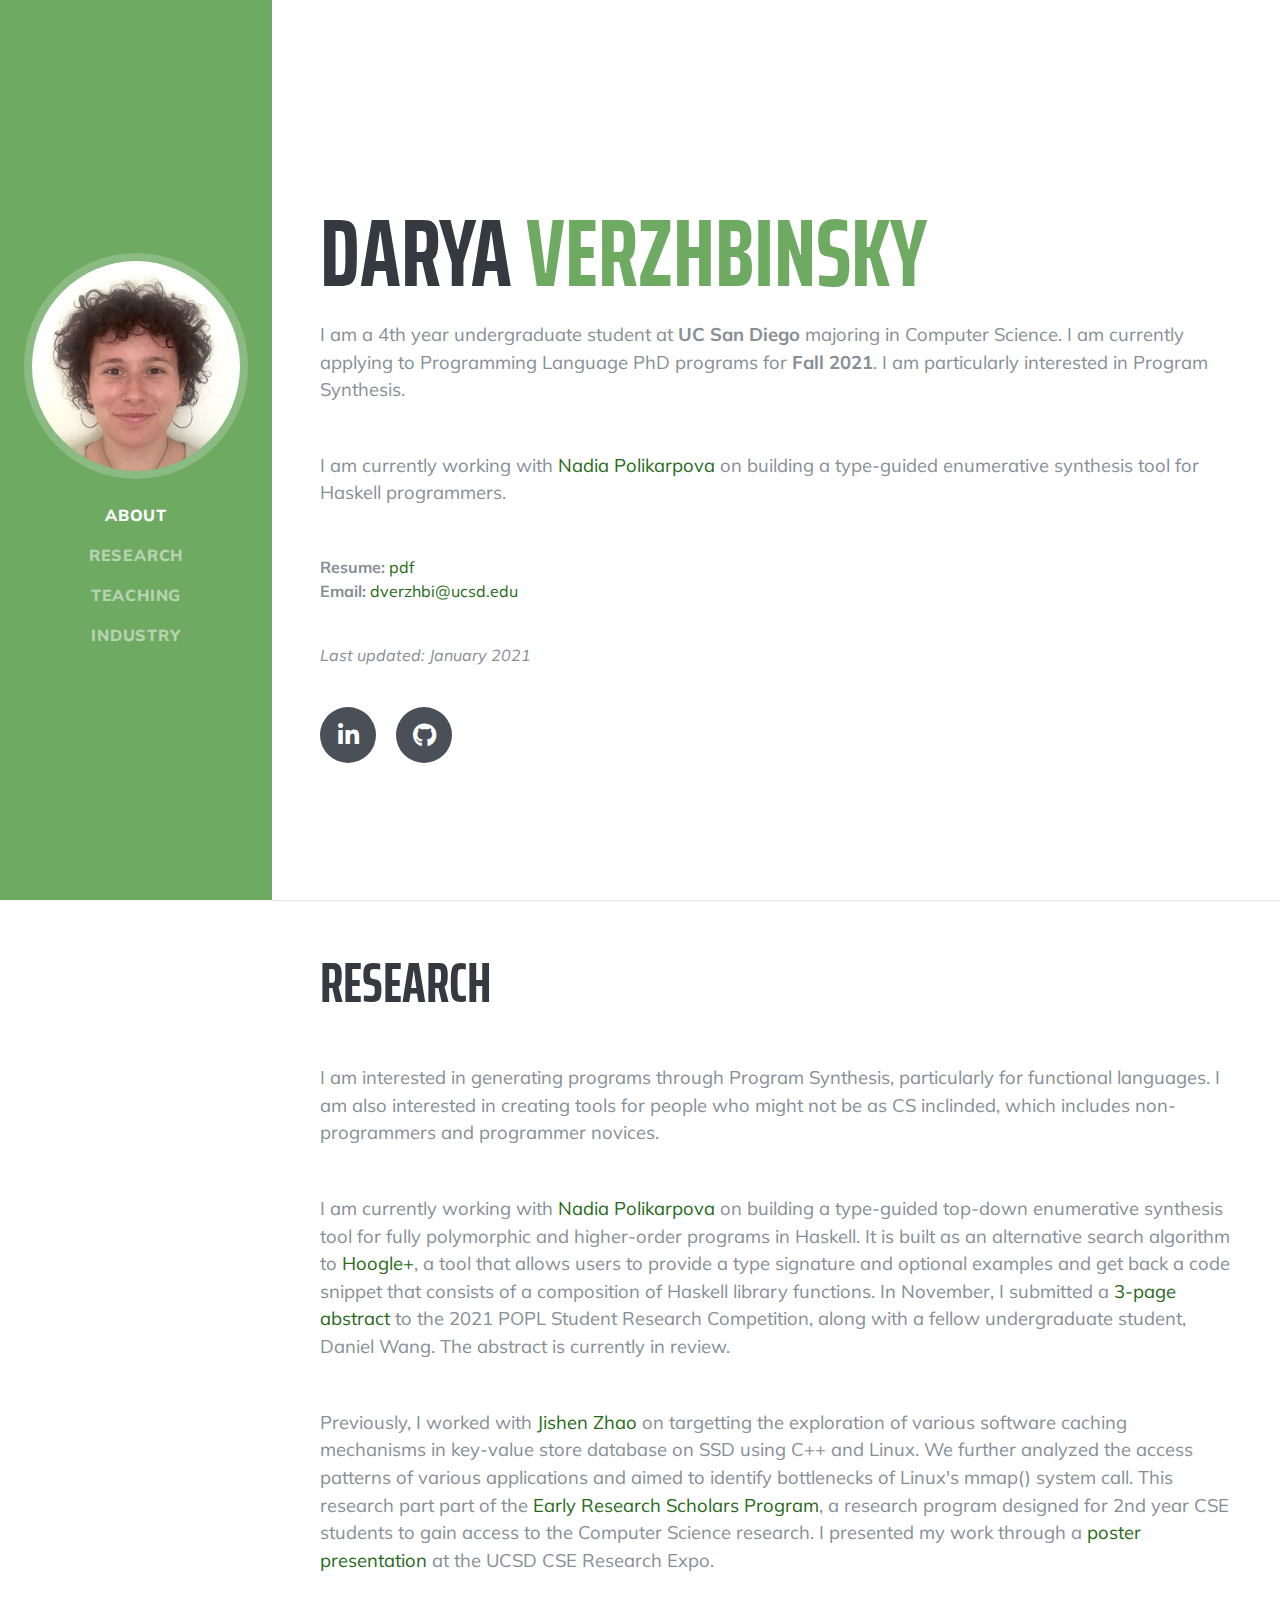
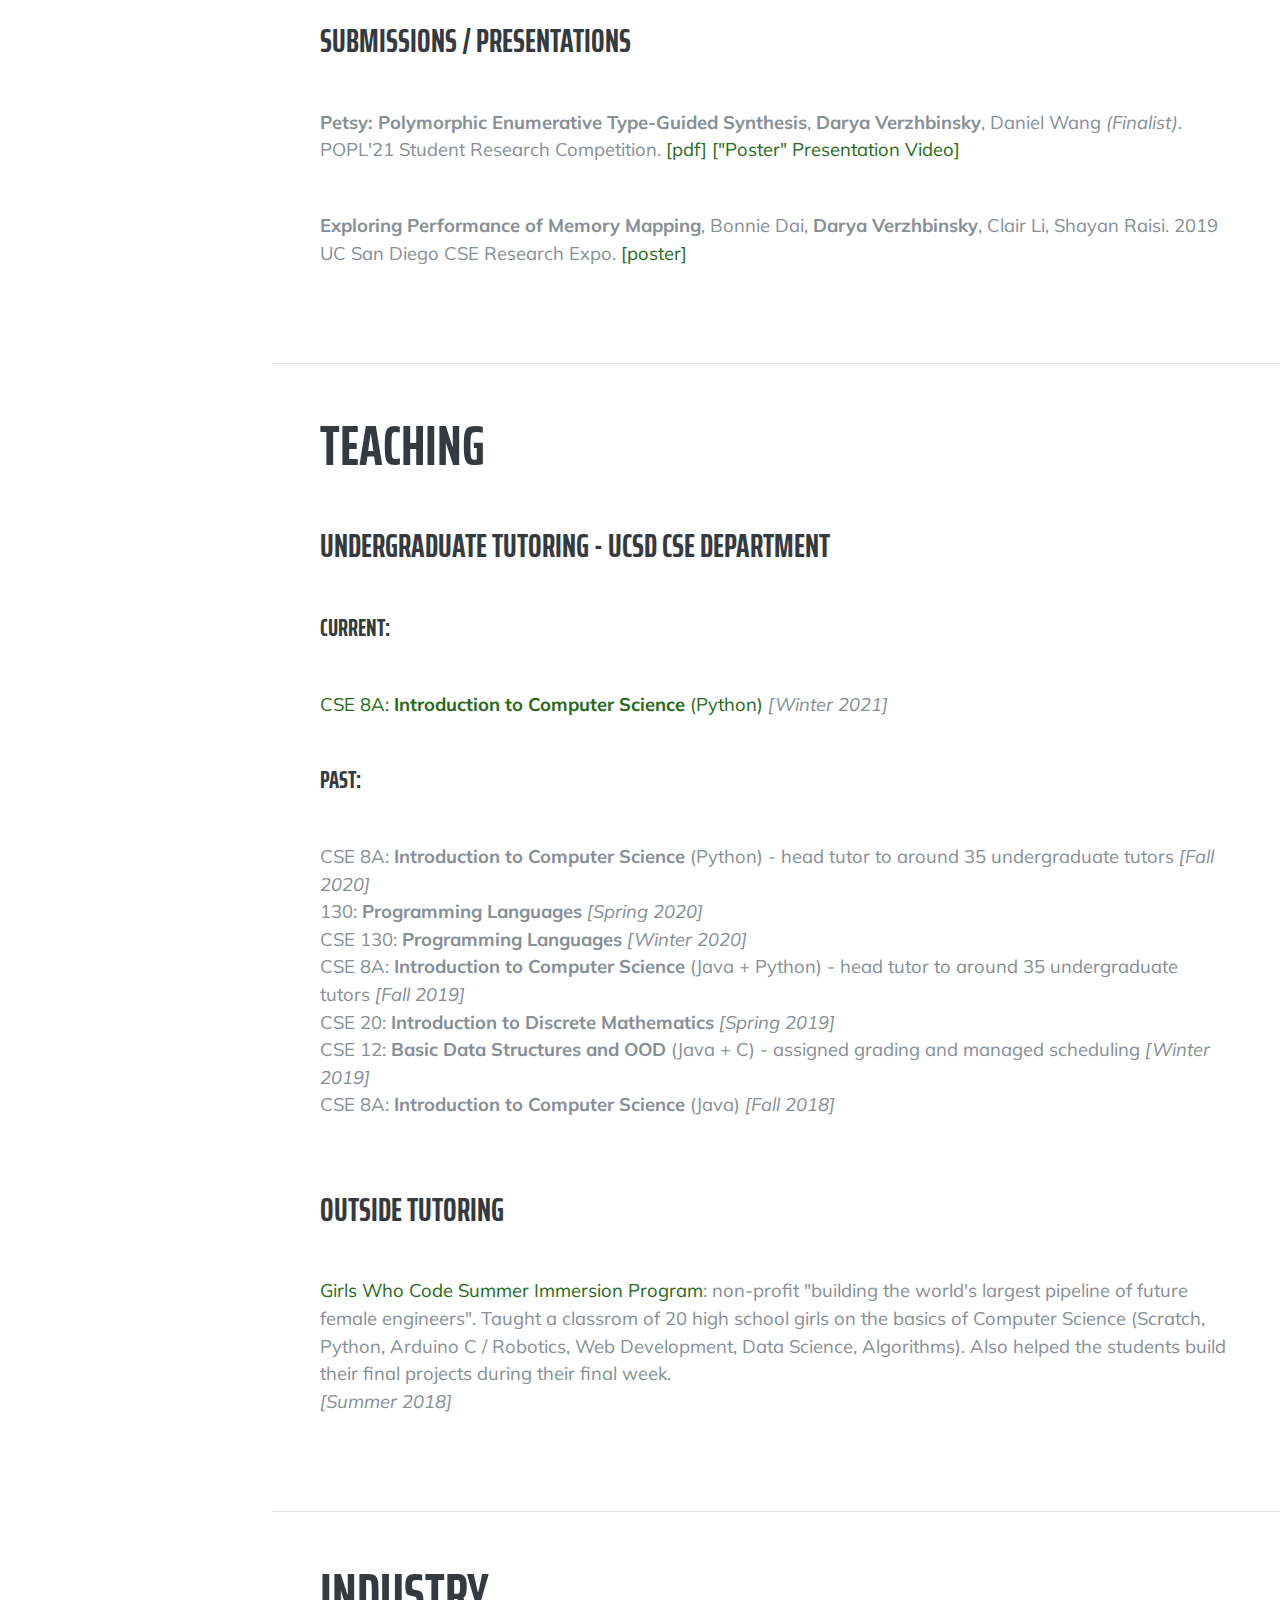
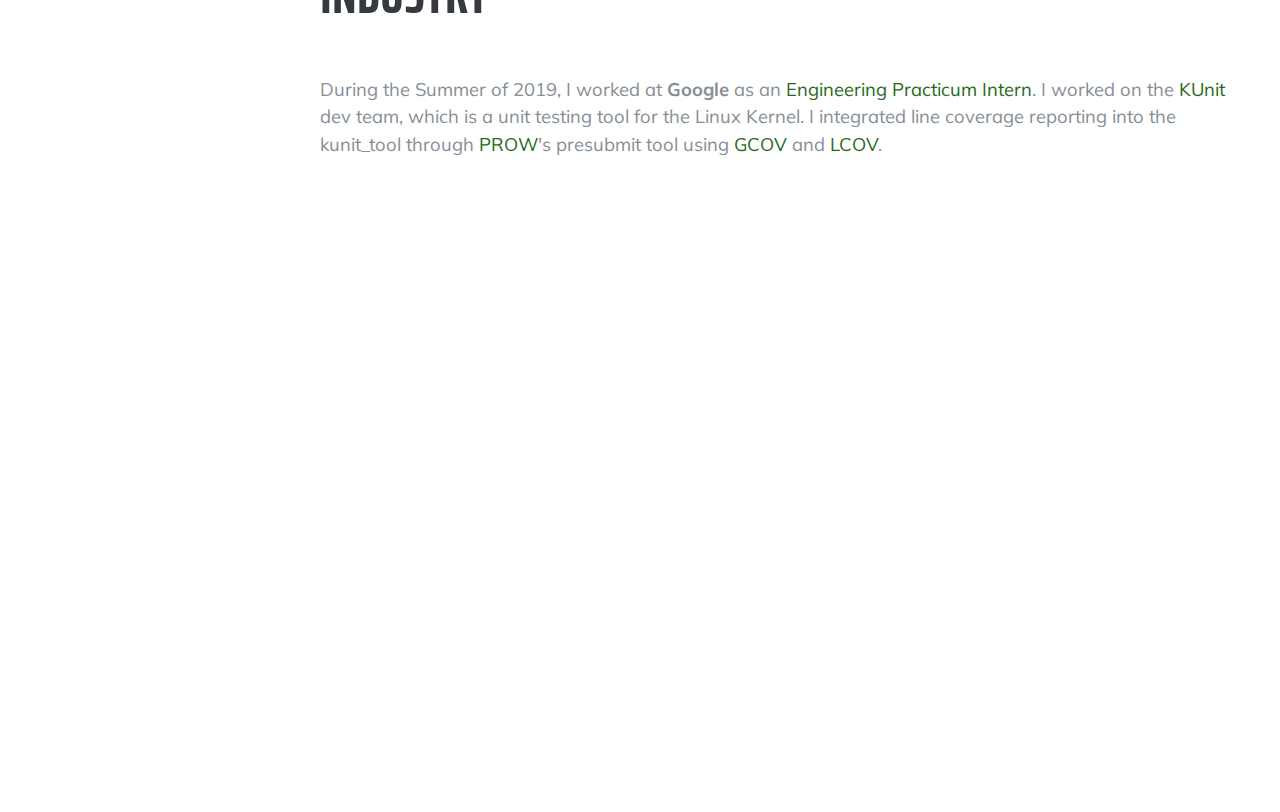
==== index.html @ 7f91b476 "removed bold" ====
<!DOCTYPE html>
<html lang="en">

<head>

  <meta charset="utf-8">
  <meta name="viewport" content="width=device-width, initial-scale=1, shrink-to-fit=no">
  <meta name="description" content="">
  <meta name="author" content="">

  <title>Darya Verzhbinsky</title>

  <!-- Bootstrap core CSS -->
  <link href="vendor/bootstrap/css/bootstrap.min.css" rel="stylesheet">

  <!-- Custom fonts for this template -->
  <link href="https://fonts.googleapis.com/css?family=Saira+Extra+Condensed:500,700" rel="stylesheet">
  <link href="https://fonts.googleapis.com/css?family=Muli:400,400i,800,800i" rel="stylesheet">
  <link href="vendor/fontawesome-free/css/all.min.css" rel="stylesheet">

  <!-- Custom styles for this template -->
  <link href="css/resume.css" rel="stylesheet">

</head>

<body id="page-top">

  <nav class="navbar navbar-expand-lg navbar-dark bg-primary fixed-top" id="sideNav">
    <a class="navbar-brand js-scroll-trigger" href="#page-top">
      <span class="d-block d-lg-none">Darya Verzhbinsky</span>
      <span class="d-none d-lg-block">
        <img class="img-fluid img-profile rounded-circle mx-auto mb-2" src="./img/profile.png"  alt="Darya's face">
      </span>
    </a> 
    <button class="navbar-toggler" type="button" data-toggle="collapse" data-target="#navbarSupportedContent" aria-controls="navbarSupportedContent" aria-expanded="false" aria-label="Toggle navigation">
      <span class="navbar-toggler-icon"></span>
    </button>
    <div class="collapse navbar-collapse" id="navbarSupportedContent">
      <ul class="navbar-nav">
        <li class="nav-item">
          <a class="nav-link js-scroll-trigger" href="#about">About</a>
        </li>

        <li class="nav-item">
          <a class="nav-link js-scroll-trigger" href="#research">Research</a>
        </li>

        <li class="nav-item">
          <a class="nav-link js-scroll-trigger" href="#teaching">Teaching</a>
        </li>

        <li class="nav-item">
          <a class="nav-link js-scroll-trigger" href="#industry">Industry</a>
        </li>

        <!-- TODO add this in when you have more guts lol -->
        <!-- <li class="nav-item">
          <a class="nav-link js-scroll-trigger" href="#fun">Fun</a>
        </li> -->

      </ul>
    </div>
  </nav>

  <div class="container-fluid p-0">

    <section class="resume-section p-3 p-lg-5 d-flex align-items-center" id="about">
      
      <div class="w-100">
        <br>
        <br>
        <br>
        <h1 class="mb-0">Darya
          <span class="text-primary">Verzhbinsky</span>
        </h1>
        <br>
        <p class="lead mb-5">
          I am a 4th year undergraduate student at <b>UC San Diego</b> majoring in Computer Science.
          I am currently applying to Programming Language PhD programs for <b>Fall 2021</b>. I am
          particularly interested in Program Synthesis.
        </p>

        <p class="lead mb-5">
          I am currently working with <a href="https://cseweb.ucsd.edu/~npolikarpova/" target="_blank">Nadia Polikarpova</a>
          on building a type-guided enumerative synthesis tool for Haskell programmers.
        </p>

        <p>
          <b>Resume:</b> <a href="./files/resume.pdf" target="_blank">pdf</a>
          <br>
          <b>Email:</b> <a href="mailto:dverzhbi@ucsd.edu">dverzhbi@ucsd.edu</a>

        </p>

        <br>
        <p><i>Last updated: January 2021</i></p>
        <br>
        <div class="social-icons">
          <a href="https://www.linkedin.com/in/darya-ver/" target="_blank">
            <i class="fab fa-linkedin-in"></i>
          </a>
          <a href="https://github.com/darya-ver" target="_blank">
            <i class="fab fa-github"></i>
          </a>

        </div>
      </div>
    </section>

    <!---------------------------------
          RESEARCH
      --------------------------------->

    <hr class="m-0">

    <section class="resume-section p-3 p-lg-5 d-flex justify-content-center" id="research">
      <div class="w-100">
        <h2 class="mb-5">Research</h2>
        
        <p class="lead mb-5">
          I am interested in generating programs through Program Synthesis, particularly for functional languages.
          I am also interested in creating tools for 
          people who might not be as CS inclinded, which includes non-programmers and programmer novices.
        </p>

        <p class="lead mb-5">
          I am currently working with <a href="https://cseweb.ucsd.edu/~npolikarpova/" target="_blank">Nadia Polikarpova</a>
          on building a type-guided top-down enumerative synthesis tool for fully polymorphic and higher-order programs in Haskell. 
          It is built as an alternative search algorithm to <a href="http://hoogleplus.goto.ucsd.edu/" target="_blank">Hoogle+</a>, 
          a tool that allows users to provide a type signature and optional examples and get back a code snippet that consists of a 
          composition of Haskell library functions.
          In November, I submitted a <a href="./files/POPL_SRC2021.pdf" target="_blank">3-page abstract</a>
          to the 2021 POPL Student Research Competition, along with a fellow undergraduate student, Daniel Wang.
          The abstract is currently in review.
        </p>

        <p class="lead mb-5">
          Previously, I worked with <a href="https://cseweb.ucsd.edu/~jzhao/" target="_blank">Jishen Zhao</a> on 
          targetting the exploration of various software caching mechanisms in key-value store database on SSD using C++ and Linux.
          We further analyzed the access patterns of various applications and aimed to identify bottlenecks of Linux's mmap() system call.
          This research part part of the <a href="https://ersp.eng.ucsd.edu/home" target="_blank">Early Research Scholars Program</a>, a 
          research program designed for 2nd year CSE students to gain access to the Computer Science research. I presented my 
          work through a <a href="./files/zhao_group.pdf" target="_blank">poster presentation</a> at the UCSD CSE Research Expo.
        </p>

        <h3 class="mb-5">Submissions / Presentations</h3>
        <p class="lead mb-5">
          <b>Petsy: Polymorphic Enumerative Type-Guided Synthesis</b>, <b>Darya Verzhbinsky</b>, Daniel Wang <i>(Finalist)</i>. POPL'21 Student Research Competition. 
          <a href="./files/POPL_SRC2021.pdf" target="_blank">[pdf]</a>
          <a href="./files/POPL21_SRC_posterVideo.mp4" target="_blank">["Poster" Presentation Video]</a>
          <!-- [<a href="./files/" target="_blank">Final Presentation Slides</a>] -->
        </p>

        <p class="lead mb-5">
          <b>Exploring Performance of Memory Mapping</b>, Bonnie Dai, <b>Darya Verzhbinsky</b>, Clair Li, Shayan Raisi. 2019 UC San Diego CSE Research Expo. 
          <a href="./files/zhao_group.pdf" target="_blank">[poster]</a>
        </p>

      </div>

    </section>









    <!---------------------------------
          TEACHING
      --------------------------------->

    <hr class="m-0">

    <section class="resume-section p-3 p-lg-5 d-flex align-items-center" id="teaching">
      <div class="w-100">
        <h2 class="mb-5">Teaching</h2>
        
        <h3 class="mb-5">Undergraduate Tutoring - UCSD CSE Department</h3>
        
        <h4 class="mb-5">Current:</h4>
          
        <p class="lead mb-5">
          <a href="https://ucsd-cse8a-w21.github.io/" target="_blank">
            CSE 8A: <b>Introduction to Computer Science</b> (Python)
          </a> 
          <i>[Winter 2021]</i> 
        </p>

        <h4 class="mb-5">Past:</h4>
        
        <p class="lead mb-5">
          CSE 8A: <b>Introduction to Computer Science</b> (Python) - head tutor to around 35 undergraduate tutors <i>[Fall 2020]</i>
          <br>130: <b>Programming Languages</b> <i>[Spring 2020]</i>
          <br>CSE 130: <b>Programming Languages</b> <i>[Winter 2020]</i>
          <br>CSE 8A: <b>Introduction to Computer Science</b> (Java + Python) - head tutor to around 35 undergraduate tutors <i>[Fall 2019]</i> 
          <br>CSE 20: <b>Introduction to Discrete Mathematics</b> <i>[Spring 2019]</i> 
          <br>CSE 12: <b>Basic Data Structures and OOD</b> (Java + C) - assigned grading and managed scheduling <i>[Winter 2019]</i> 
          <br>CSE 8A: <b>Introduction to Computer Science</b> (Java) <i>[Fall 2018]</i> 

        </p>
        
        <br>
        <h3 class="mb-5">Outside Tutoring</h3>

        <p class="lead mb-5">
          <a href="https://girlswhocode.com/" target="_blank">Girls Who Code</a> 
          <a href="https://girlswhocode.com/programs/summer-immersion-program" target="_blank">Summer Immersion Program</a>:
          non-profit "building the world's largest pipeline of future female engineers". Taught a classrom of 
          20 high school girls on the basics of Computer Science (Scratch, Python, Arduino C / Robotics, Web Development,
          Data Science, Algorithms). Also helped the students build their final projects during their final week. 
          <br><i>[Summer 2018]</i> 
        <p class="head mb-5">

      </div>
    </section>








      <!---------------------------------
            INDUSTRY
        --------------------------------->


    <hr class="m-0">

    <section class="resume-section p-3 p-lg-5 d-flex justify-content-center" id="industry">
      <div class="w-100">
        <h2 class="mb-5">Industry</h2>
        
        <!-- <p><b>Past:</b></p> -->
        
        <!-- <ul>
          <li> -->
            <p class="lead mb-5">
            During the Summer of 2019, I worked at <b>Google</b> as an 
            <a href="https://buildyourfuture.withgoogle.com/programs/step/" target="_blank">Engineering Practicum Intern</a>. 
            I worked on the <a href="https://kunit.dev/third_party/kernel/docs/" target="_blank">KUnit</a> dev team, 
            which is a unit testing tool for the Linux Kernel. I integrated line coverage reporting into the kunit_tool through
            <a href="https://github.com/kubernetes/test-infra/tree/master/prow" target="_blank">PROW</a>'s 
            presubmit tool using <a href="https://gcc.gnu.org/onlinedocs/gcc/Gcov.html" target="_blank">GCOV</a>
            and <a href="http://ltp.sourceforge.net/coverage/lcov.php" target="_blank">LCOV</a>.   
            </p>
          <!-- </li> -->

        <!-- </ul> -->

      </div>

    </section>

  </div>







    <!-- TODO add this in when you have more guts lol -->
    <!---------------------------------
          FUN
      --------------------------------->

      <!-- <hr class="m-0">

      <section class="resume-section p-3 p-lg-5 d-flex justify-content-center" id="fun">
        <div class="w-100">
          <h2 class="mb-5">Fun</h2>
          
          <p class="lead mb-5">
            I am very passionate about <b>Climate Change Mitigation</b>. My first and second year of undergrad, I was part of 
            the <a href="https://iscucsd.wixsite.com/main/about" target="_blank">Inter Sustainability Council</a> at my university,
            where I helped develop a certificate to try to get more students involved in sustainability. Through the club, 
            I also volunteered for sustainability events on campus, such as Green Talks, in which invited speakers
            would come discuss different sustainability initiatives they were working on.
            During my fourth year of undergrad, I joined the 
              <a href="https://www.sunrisemovement.org/?ms=SunriseMovement" target="_blank">Sunrise Movement</a>'s
            local San Diego Hub. Through it, I am involved in supporting local communities who are affected by the Climate 
            Crisis, and support mutual-aid groups throughout the county. 
          </p>

          <p class="lead mb-5">
            After becoming vegetarian in my Junior year of High School, I was forced to learn how to <b>cook</b> (plain tofu just didn't
            do it for me). One of my goals in life is to convince as many meat eaters as possible that vegetarian food isn't 
            gross, and that maybe it might even taste good! 
          </p>

          <p class="lead mb-5">
            While being stuck inside for months on end during the COVID-19 Pandemic, 
            I took up <b>herb gardening</b> (it made my food taste much better, but only last a couple months) and 
            <b>compositing</b> (very grateful my appartment had an outdoor patio so that my roommates didn't get mad at the smell).
            I also started reading again.
          </p>

          <p class="lead mb-5">

            Some of my favorite <b>books</b> are: 
              <a href="https://www.goodreads.com/book/show/36809135-where-the-crawdads-sing?ac=1&from_search=true&qid=uM2FSNdFcI&rank=1" target="_blank">Where the Crawdads Sing</a>, 
              <a href="https://www.goodreads.com/book/show/33253215-the-heart-s-invisible-furies?ac=1&from_search=true&qid=9xcgm1nsTT&rank=1" target="_blank">The Heart's Invisible Furies</a>, 
              <a href="https://www.goodreads.com/book/show/52397.Parable_of_the_Sower?from_search=true&from_srp=true&qid=ti2daSKSzs&rank=1" target="_blank">Parable of the Sower</a>, and
              <a href="https://www.goodreads.com/book/show/29751398-the-power?from_search=true&from_srp=true&qid=nLU191t8fB&rank=5" target="_blank">The Power</a>.
              
            Some of my favorite <b>TV shows</b> are: 
                <a href="https://en.wikipedia.org/wiki/The_Office_(American_TV_series)" target="_blank">The Office</a>, 
                <a href="https://en.wikipedia.org/wiki/Insecure_(TV_series)" target="_blank">Insecure</a>, and
                <a href="https://en.wikipedia.org/wiki/The_Great_British_Bake_Off" target="_blank">The Great British Bake Off</a>. 

            My favorite <b>movie genres</b> are: 
              Distaster (like <a href="https://en.wikipedia.org/wiki/2012_(film)" target="_blank">2012</a>), 
              Rom-Com (like <a href="https://en.wikipedia.org/wiki/Bridesmaids_(2011_film)" target="_blank">Bridesmaids</a>), and 
              <a href="https://en.wikipedia.org/wiki/High_School_Musical_(franchise)" target="_blank">High School Musical</a> 
              (yes, I'm giving it an entire category; each movie in the series is a work of art).
            
          </p>

          <p class="lead mb-5">
            I was born in raised in the beautiful city of <b>San Francisco, CA</b>. Both my parents are immigrants - my mom 
            is from Northern Ireland, and my dad is from Russia. My last name, which has Polish and Russian origins, is pronouced
            <i>verge-BIN-skee</i>.
          </p>
  
        </div>
  
      </section> -->





  <!-- Bootstrap core JavaScript -->
  <script src="vendor/jquery/jquery.min.js"></script>
  <script src="vendor/bootstrap/js/bootstrap.bundle.min.js"></script>

  <!-- Plugin JavaScript -->
  <script src="vendor/jquery-easing/jquery.easing.min.js"></script>

  <!-- Custom scripts for this template -->
  <script src="js/resume.min.js"></script>

</body>

</html>
---- css/resume.css ----
/*!
 * Start Bootstrap - Resume v5.0.8 (https://startbootstrap.com/template-overviews/resume)
 * Copyright 2013-2019 Start Bootstrap
 * Licensed under MIT (https://github.com/BlackrockDigital/startbootstrap-resume/blob/master/LICENSE)
 */

body {
  font-family: 'Muli', -apple-system, BlinkMacSystemFont, 'Segoe UI', Roboto, 'Helvetica Neue', Arial, sans-serif, 'Apple Color Emoji', 'Segoe UI Emoji', 'Segoe UI Symbol', 'Noto Color Emoji';
  padding-top: 54px;
  color: #868e96;
}

@media (min-width: 992px) {
  body {
    padding-top: 0;
    padding-left: 17rem;
  }
}

h1,
h2,
h3,
h4,
h5,
h6 {
  font-family: 'Saira Extra Condensed', -apple-system, BlinkMacSystemFont, 'Segoe UI', Roboto, 'Helvetica Neue', Arial, sans-serif, 'Apple Color Emoji', 'Segoe UI Emoji', 'Segoe UI Symbol', 'Noto Color Emoji';
  font-weight: 700;
  text-transform: uppercase;
  color: #343a40;
}

h1 {
  font-size: 6rem;
  line-height: 5.5rem;
}

h2 {
  font-size: 3.5rem;
}

h3 {
  font-size: 2rem;
}

p.lead {
  font-size: 1.15rem;
  font-weight: 400;
}

.subheading {
  text-transform: uppercase;
  font-weight: 500;
  font-family: 'Saira Extra Condensed', -apple-system, BlinkMacSystemFont, 'Segoe UI', Roboto, 'Helvetica Neue', Arial, sans-serif, 'Apple Color Emoji', 'Segoe UI Emoji', 'Segoe UI Symbol', 'Noto Color Emoji';
  font-size: 1.5rem;
}

.social-icons a {
  display: inline-block;
  height: 3.5rem;
  width: 3.5rem;
  background-color: #495057;
  color: #fff !important;
  border-radius: 100%;
  text-align: center;
  font-size: 1.5rem;
  line-height: 3.5rem;
  margin-right: 1rem;
}

.social-icons a:last-child {
  margin-right: 0;
}

.social-icons a:hover {
  background-color: #6faa63;
}

.dev-icons {
  font-size: 3rem;
}

.dev-icons .list-inline-item i:hover {
  color: #6faa63;
}

#sideNav .navbar-nav .nav-item .nav-link {
  font-weight: 800;
  letter-spacing: 0.05rem;
  text-transform: uppercase;
}

#sideNav .navbar-toggler:focus {
  outline-color: #d48a6e;
}

@media (min-width: 992px) {
  #sideNav {
    text-align: center;
    position: fixed;
    top: 0;
    left: 0;
    display: flex;
    flex-direction: column;
    width: 17rem;
    height: 100vh;
  }
  #sideNav .navbar-brand {
    display: flex;
    margin: auto auto 0;
    padding: 0.5rem;
  }
  #sideNav .navbar-brand .img-profile {
    /* max-width: 5rem;
    max-height: 5rem; */
    border: 0.5rem solid rgba(255, 255, 255, 0.2);
  }
  .my-photo {
    /* max-width: 25rem;
    max-height: 25rem; */
    border: 0.5rem solid rgba(255, 255, 255, 0.2);
  }
  #sideNav .navbar-collapse {
    display: flex;
    align-items: flex-start;
    flex-grow: 0;
    width: 100%;
    margin-bottom: auto;
  }
  #sideNav .navbar-collapse .navbar-nav {
    flex-direction: column;
    width: 100%;
  }
  #sideNav .navbar-collapse .navbar-nav .nav-item {
    display: block;
  }
  #sideNav .navbar-collapse .navbar-nav .nav-item .nav-link {
    display: block;
  }
}

section.resume-section {
  padding-top: 5rem !important;
  padding-bottom: 5rem !important;
  max-width: 75rem;
}

section.resume-section .resume-item .resume-date {
  min-width: none;
}

@media (min-width: 768px) {
  section.resume-section {
    min-height: 100vh;
  }
  section.resume-section .resume-item .resume-date {
    min-width: 18rem;
  }
}

@media (min-width: 992px) {
  section.resume-section {
    padding-top: 3rem !important;
    padding-bottom: 3rem !important;
  }
}

.bg-primary {
  /* background-color: #6faa63 !important; */
  background-color: #6faa63 !important;
}

.text-primary {
  color: #6faa63 !important;
  /* color: #6faa63 !important; */
}

a {
  color: #266918;
  /* font-weight: bold; */
  /* color: #6faa63; */
}

a:hover, a:focus, a:active {
  color: #518d45;
}
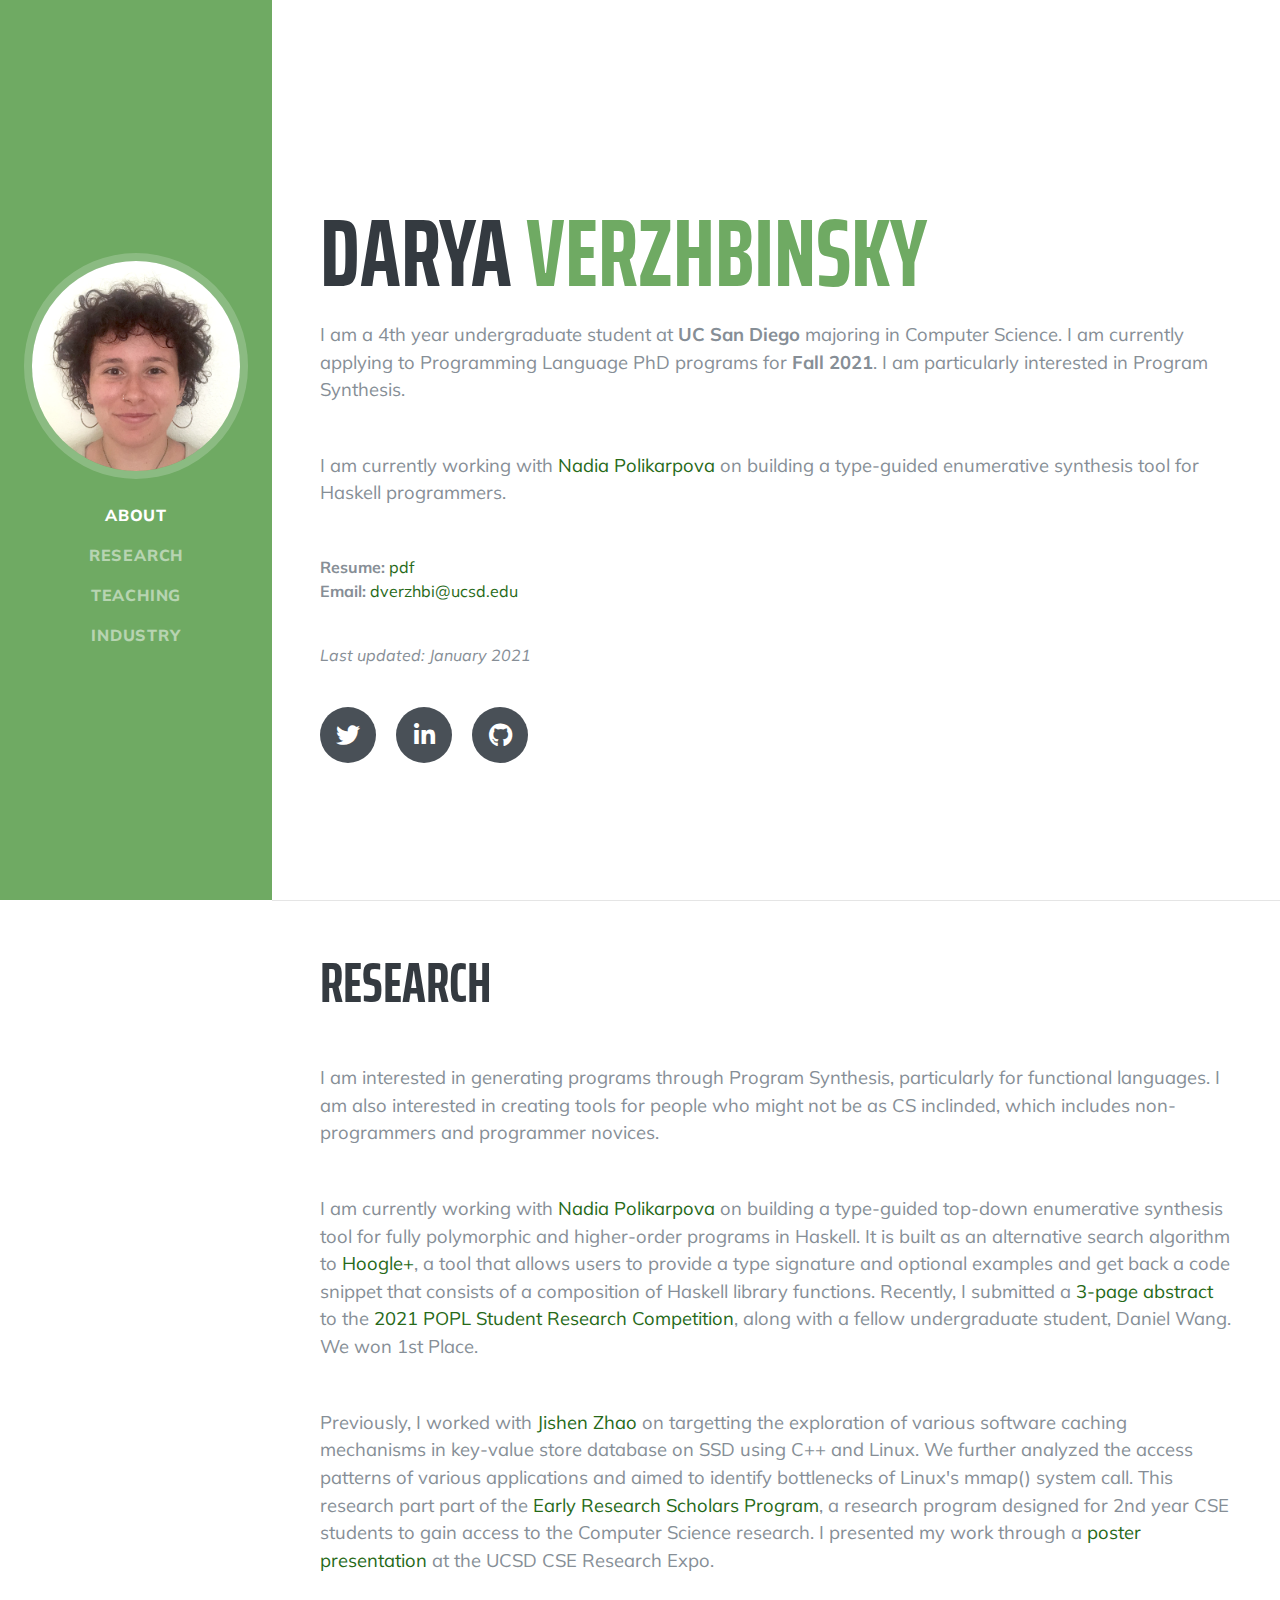
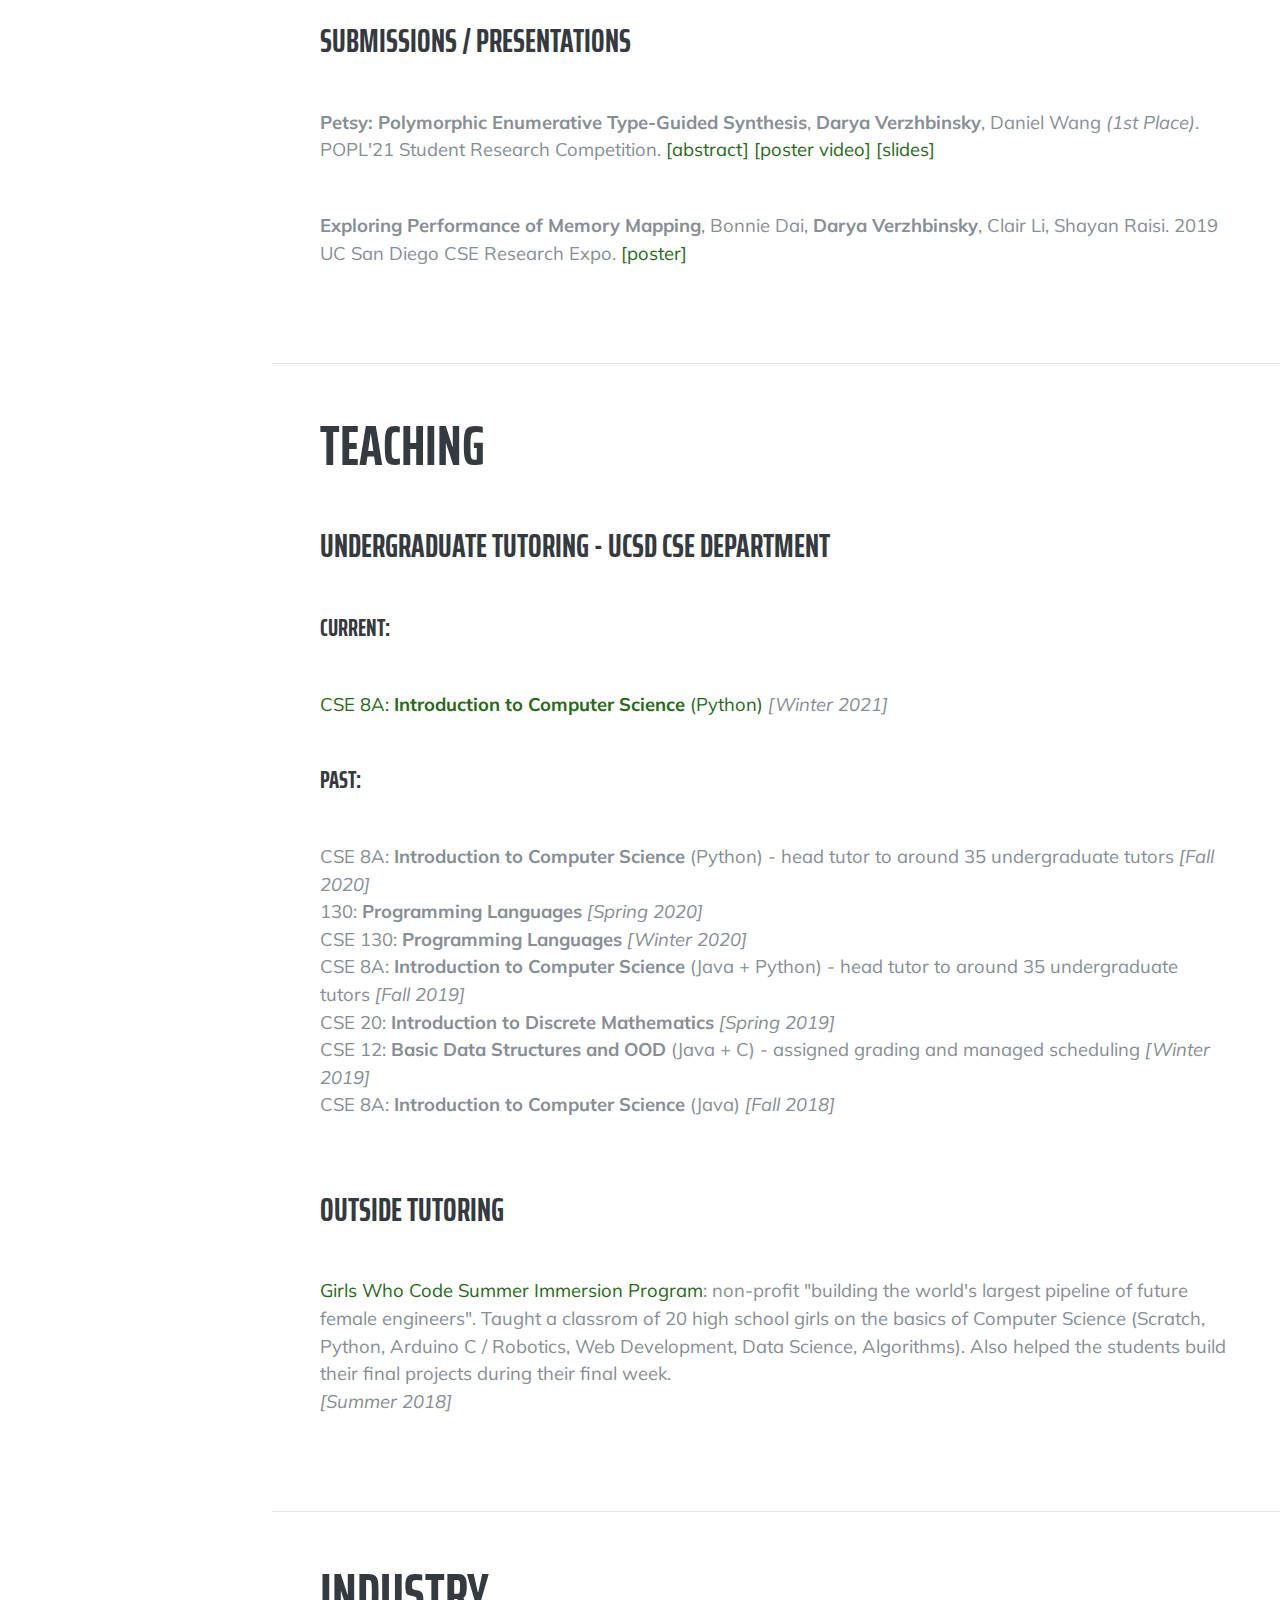
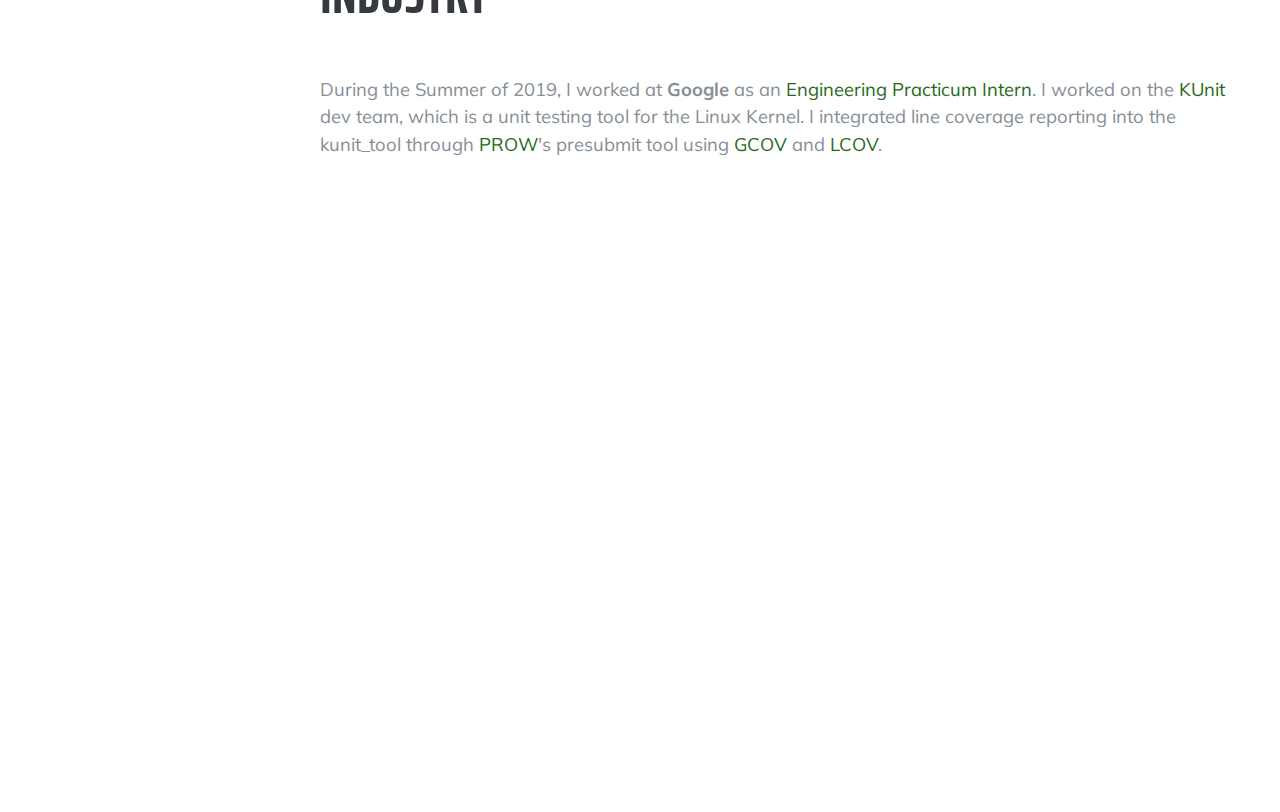
==== commit ca48bd2c: "popl files" ====
--- a/index.html
+++ b/index.html
@@ -96,6 +96,9 @@
         <p><i>Last updated: January 2021</i></p>
         <br>
         <div class="social-icons">
+          <a href="https://twitter.com/DVerzhbinsky" target="_blank">
+            <i class="fab fa-twitter"></i>
+          </a>
           <a href="https://www.linkedin.com/in/darya-ver/" target="_blank">
             <i class="fab fa-linkedin-in"></i>
           </a>
@@ -129,9 +132,9 @@
           It is built as an alternative search algorithm to <a href="http://hoogleplus.goto.ucsd.edu/" target="_blank">Hoogle+</a>, 
           a tool that allows users to provide a type signature and optional examples and get back a code snippet that consists of a 
           composition of Haskell library functions.
-          In November, I submitted a <a href="./files/POPL_SRC2021.pdf" target="_blank">3-page abstract</a>
-          to the 2021 POPL Student Research Competition, along with a fellow undergraduate student, Daniel Wang.
-          The abstract is currently in review.
+          Recently, I submitted a <a href="./files/POPL21_SRC/abstract.pdf" target="_blank">3-page abstract</a>
+          to the <a href="TOOD" target="_blank">2021 POPL Student Research Competition</a>, 
+          along with a fellow undergraduate student, Daniel Wang. We won 1st Place. 
         </p>
 
         <p class="lead mb-5">
@@ -145,10 +148,10 @@
 
         <h3 class="mb-5">Submissions / Presentations</h3>
         <p class="lead mb-5">
-          <b>Petsy: Polymorphic Enumerative Type-Guided Synthesis</b>, <b>Darya Verzhbinsky</b>, Daniel Wang <i>(Finalist)</i>. POPL'21 Student Research Competition. 
-          <a href="./files/POPL_SRC2021.pdf" target="_blank">[pdf]</a>
-          <a href="./files/POPL21_SRC_posterVideo.mp4" target="_blank">["Poster" Presentation Video]</a>
-          <!-- [<a href="./files/" target="_blank">Final Presentation Slides</a>] -->
+          <b>Petsy: Polymorphic Enumerative Type-Guided Synthesis</b>, <b>Darya Verzhbinsky</b>, Daniel Wang <i>(1st Place)</i>. POPL'21 Student Research Competition. 
+          <a href="./files/POPL21_SRC/abstract.pdf" target="_blank">[abstract]</a>
+          <a href="./files/POPL21_SRC/posterVideo.mp4" target="_blank">[poster video]</a>
+          <a href="./files/POPL21_SRC/finalPresentation.pdf" target="_blank">[slides]</a>
         </p>
 
         <p class="lead mb-5">
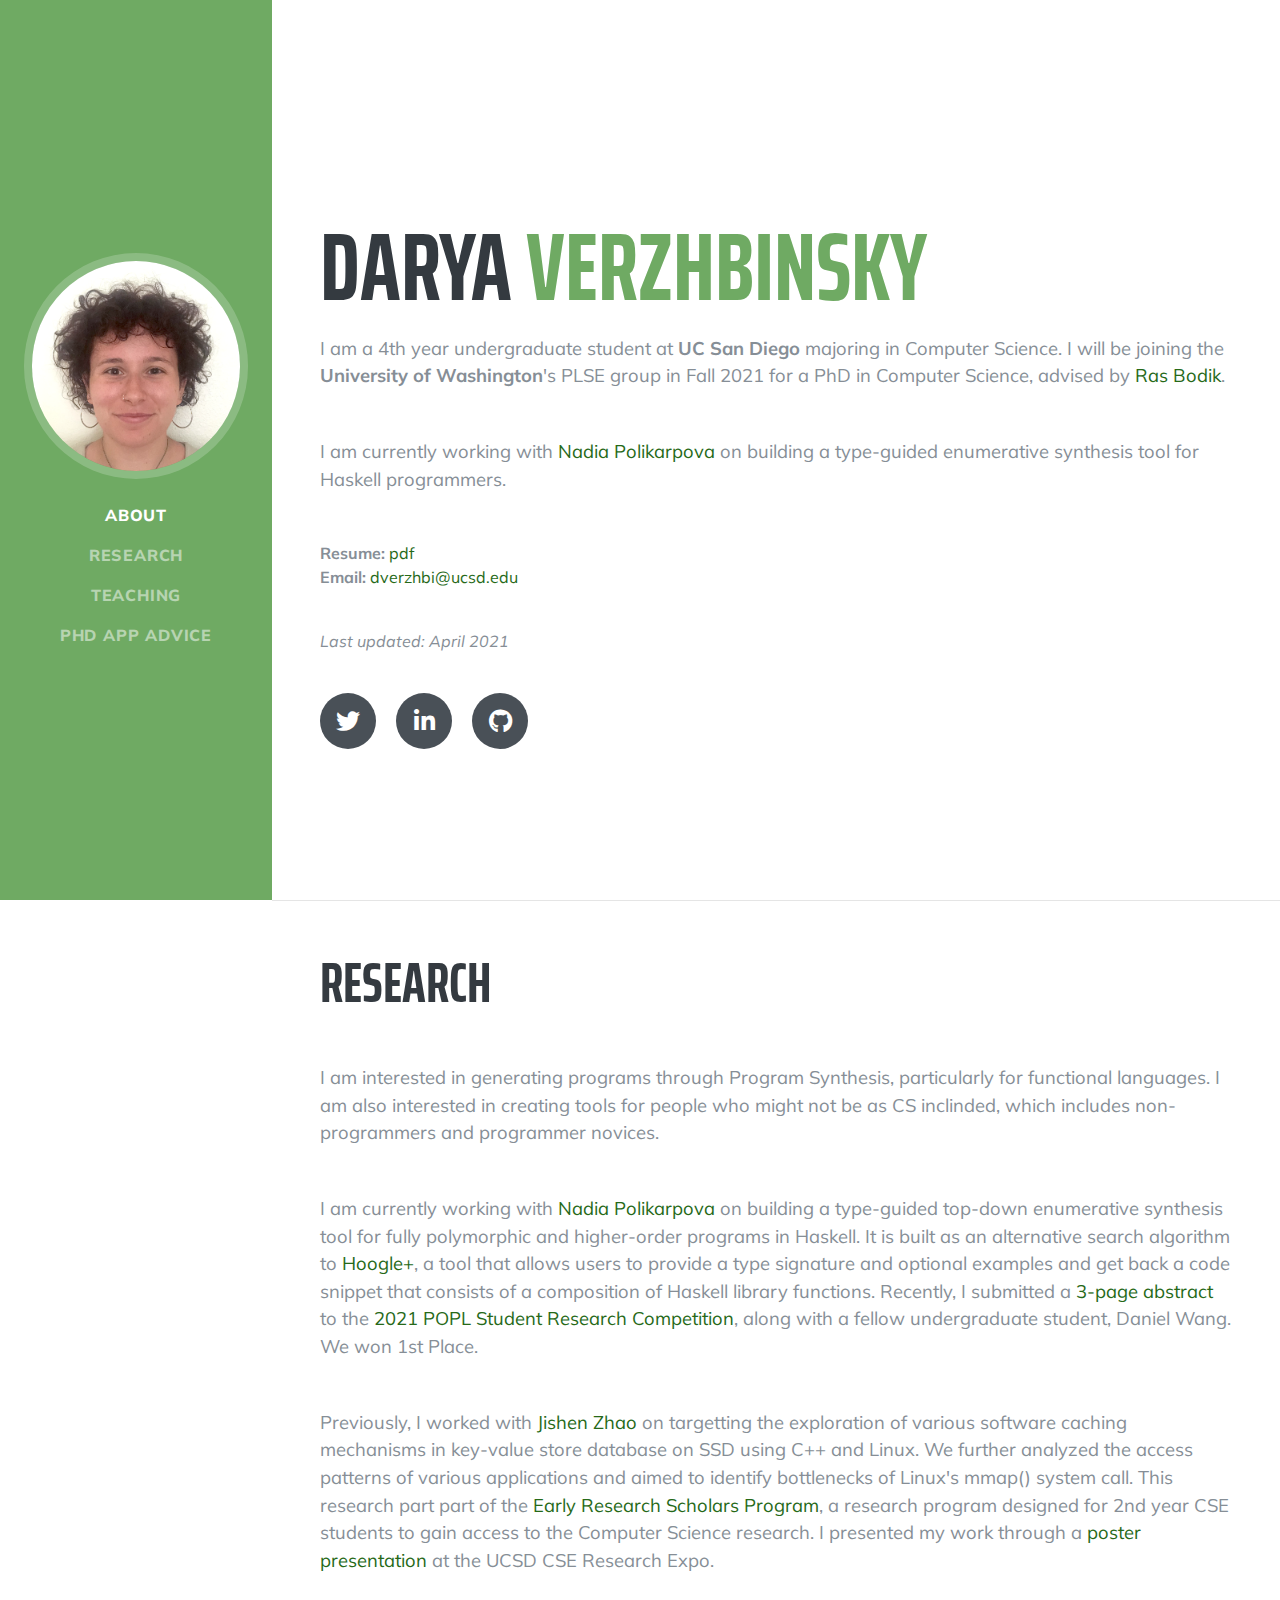
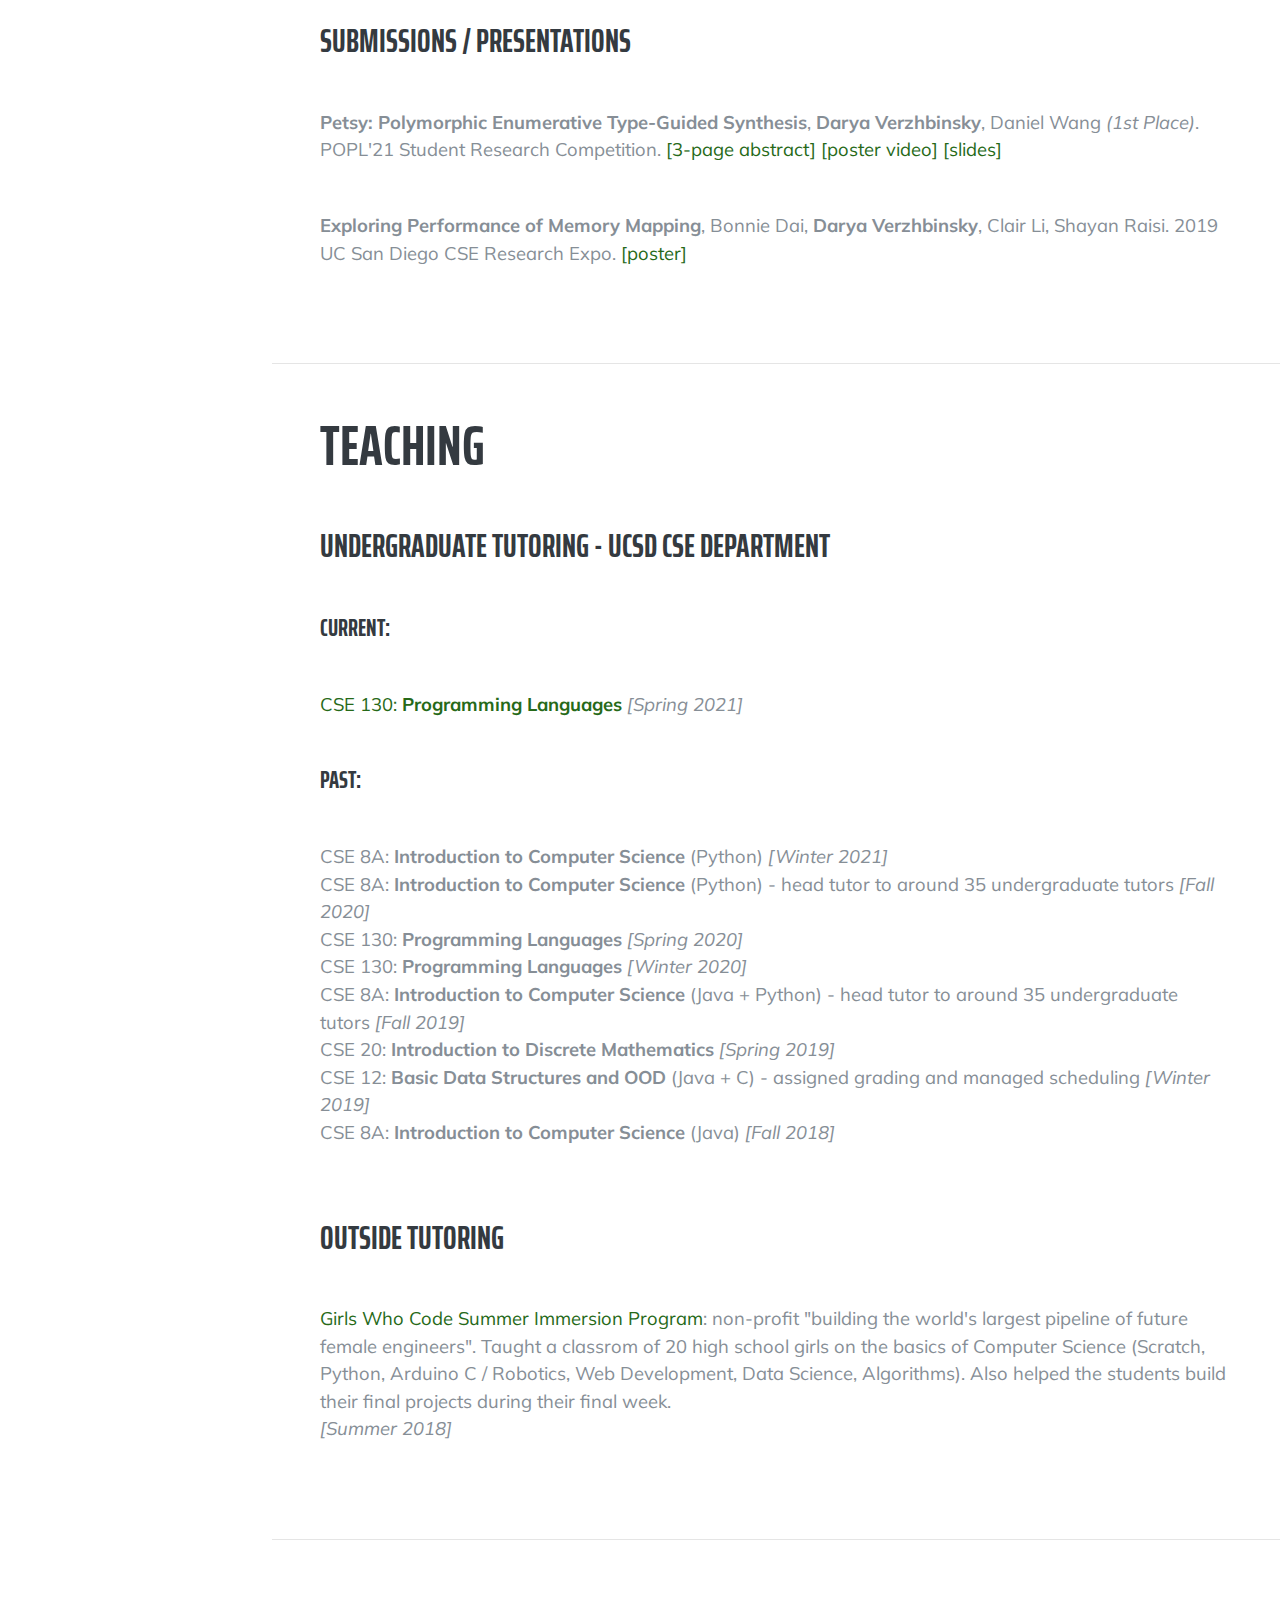
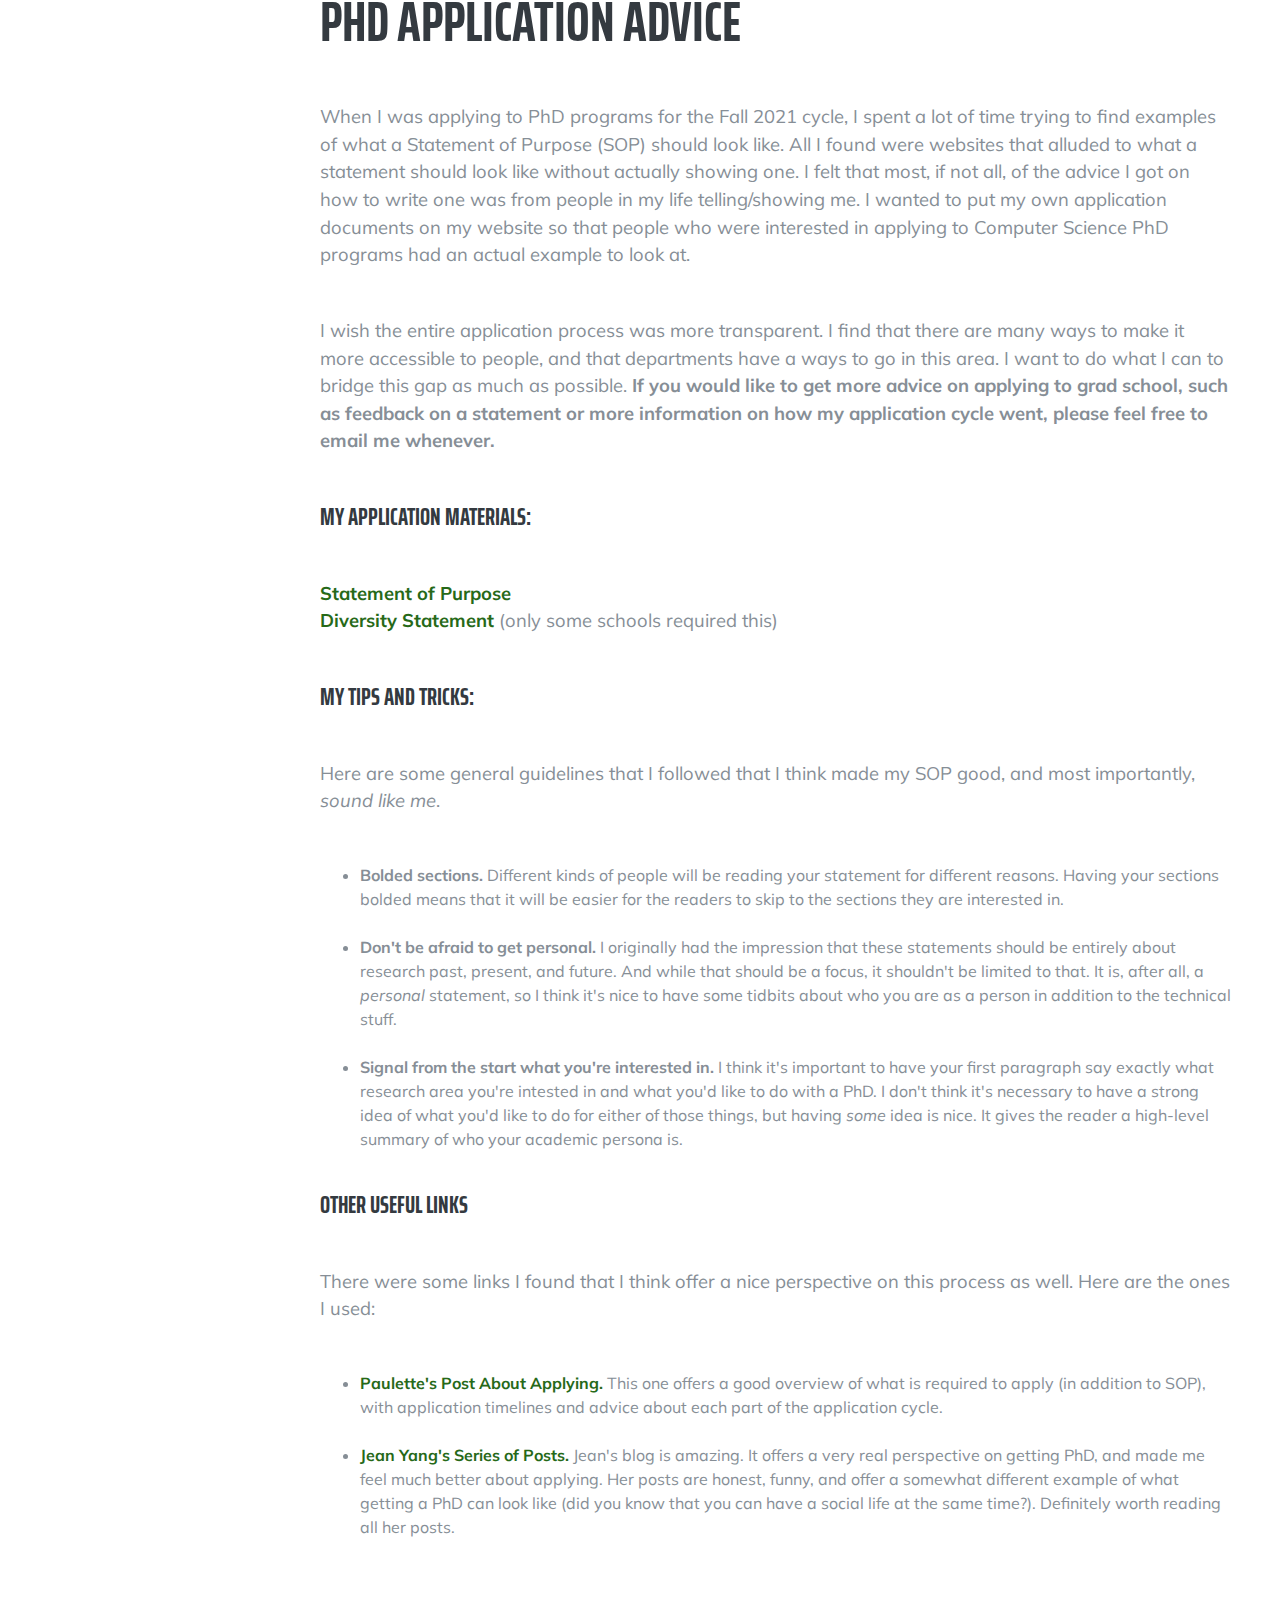
==== commit 87e354ef: "updated resume and application materials" ====
--- a/index.html
+++ b/index.html
@@ -50,8 +50,12 @@
         </li>
 
         <li class="nav-item">
+          <a class="nav-link js-scroll-trigger" href="#gradAdvice">PhD App Advice</a>
+        </li>
+
+        <!-- <li class="nav-item">
           <a class="nav-link js-scroll-trigger" href="#industry">Industry</a>
-        </li>
+        </li> -->
 
         <!-- TODO add this in when you have more guts lol -->
         <!-- <li class="nav-item">
@@ -76,8 +80,12 @@
         <br>
         <p class="lead mb-5">
           I am a 4th year undergraduate student at <b>UC San Diego</b> majoring in Computer Science.
-          I am currently applying to Programming Language PhD programs for <b>Fall 2021</b>. I am
-          particularly interested in Program Synthesis.
+          I will be joining the <b>University of Washington</b>'s PLSE group in Fall 2021 for a PhD 
+          in Computer Science, advised by 
+          <a href="https://homes.cs.washington.edu/~bodik/" target="_blank">Ras Bodik</a>. 
+          
+          <!-- I am currently applying to Programming Language PhD programs for <b>Fall 2021</b>. I am
+          particularly interested in Program Synthesis. -->
         </p>
 
         <p class="lead mb-5">
@@ -93,7 +101,7 @@
         </p>
 
         <br>
-        <p><i>Last updated: January 2021</i></p>
+        <p><i>Last updated: April 2021</i></p>
         <br>
         <div class="social-icons">
           <a href="https://twitter.com/DVerzhbinsky" target="_blank">
@@ -133,7 +141,7 @@
           a tool that allows users to provide a type signature and optional examples and get back a code snippet that consists of a 
           composition of Haskell library functions.
           Recently, I submitted a <a href="./files/POPL21_SRC/abstract.pdf" target="_blank">3-page abstract</a>
-          to the <a href="TOOD" target="_blank">2021 POPL Student Research Competition</a>, 
+          to the <a href="https://popl21.sigplan.org/track/POPL-2021-student-research-competition" target="_blank">2021 POPL Student Research Competition</a>, 
           along with a fellow undergraduate student, Daniel Wang. We won 1st Place. 
         </p>
 
@@ -149,7 +157,7 @@
         <h3 class="mb-5">Submissions / Presentations</h3>
         <p class="lead mb-5">
           <b>Petsy: Polymorphic Enumerative Type-Guided Synthesis</b>, <b>Darya Verzhbinsky</b>, Daniel Wang <i>(1st Place)</i>. POPL'21 Student Research Competition. 
-          <a href="./files/POPL21_SRC/abstract.pdf" target="_blank">[abstract]</a>
+          <a href="./files/POPL21_SRC/abstract.pdf" target="_blank">[3-page abstract]</a>
           <a href="./files/POPL21_SRC/posterVideo.mp4" target="_blank">[poster video]</a>
           <a href="./files/POPL21_SRC/finalPresentation.pdf" target="_blank">[slides]</a>
         </p>
@@ -186,17 +194,18 @@
         <h4 class="mb-5">Current:</h4>
           
         <p class="lead mb-5">
-          <a href="https://ucsd-cse8a-w21.github.io/" target="_blank">
-            CSE 8A: <b>Introduction to Computer Science</b> (Python)
+          <a href="https://nadia-polikarpova.github.io/cse130-web/" target="_blank">
+            CSE 130: <b>Programming Languages</b>
           </a> 
-          <i>[Winter 2021]</i> 
+          <i>[Spring 2021]</i> 
         </p>
 
         <h4 class="mb-5">Past:</h4>
         
         <p class="lead mb-5">
-          CSE 8A: <b>Introduction to Computer Science</b> (Python) - head tutor to around 35 undergraduate tutors <i>[Fall 2020]</i>
-          <br>130: <b>Programming Languages</b> <i>[Spring 2020]</i>
+          CSE 8A: <b>Introduction to Computer Science</b> (Python) <i>[Winter 2021]</i>
+          <br>CSE 8A: <b>Introduction to Computer Science</b> (Python) - head tutor to around 35 undergraduate tutors <i>[Fall 2020]</i>
+          <br>CSE 130: <b>Programming Languages</b> <i>[Spring 2020]</i>
           <br>CSE 130: <b>Programming Languages</b> <i>[Winter 2020]</i>
           <br>CSE 8A: <b>Introduction to Computer Science</b> (Java + Python) - head tutor to around 35 undergraduate tutors <i>[Fall 2019]</i> 
           <br>CSE 20: <b>Introduction to Discrete Mathematics</b> <i>[Spring 2019]</i> 
@@ -224,6 +233,127 @@
 
 
 
+    <!---------------------------------
+          GRAD APP ADVICE
+      --------------------------------->
+
+
+    <hr class="m-0">
+
+    <section class="resume-section p-3 p-lg-5 d-flex justify-content-center" id="gradAdvice">
+      <div class="w-100">
+        <h2 class="mb-5">PhD Application Advice</h2>
+        
+            <p class="lead mb-5">
+              When I was applying to PhD programs for the Fall 2021 cycle, I spent a lot of time trying to find examples of what a 
+              Statement of Purpose (SOP) should look like. All I found were websites that alluded to what a statement should 
+              look like without actually showing one. I felt that most, if not all, of the advice I got on how to write 
+              one was from people in my life telling/showing me. I wanted to put my own application documents on my website
+              so that people who were interested in applying to Computer Science PhD programs had an actual example to look
+              at. 
+            </p>
+
+            <p class="lead mb-5">
+              I wish the entire application process was more transparent. I find that there are many ways to make it more 
+              accessible to people, and that departments have a ways to go in this area. I want to do what I can to bridge this 
+              gap as much as possible. <b>If you would like to get more advice on applying to grad school, such as feedback on
+              a statement or more information on how my application cycle went, please feel free to email me whenever. </b>
+            </p>
+
+            <h4 class="mb-5">My Application Materials:</h4>
+
+            <p class="lead mb-5">
+              <b><a href="./files/application_materials/sop.pdf" target="_blank">Statement of Purpose</a></b>
+
+              <br>
+              <b><a href="./files/application_materials/diversity.pdf" target="_blank">Diversity Statement</a></b>
+              (only some schools required this)
+            </p>
+
+
+
+            <h4 class="mb-5">My Tips and Tricks:</h4>
+
+            <p class="lead mb-5">
+              Here are some general guidelines that I followed that I think made my SOP good, and most importantly, 
+              <i>sound like me</i>. 
+
+              <ul>
+                <li>
+                  <b>Bolded sections.</b> Different kinds of people will be reading your statement for different 
+                  reasons. Having your sections bolded means that it will be easier for the readers to skip to the
+                  sections they are interested in.
+                </li>
+                <br>
+                <li>
+                  <b>Don't be afraid to get personal.</b> I originally had the impression that these statements should 
+                  be entirely about research past, present, and future. And while that should be a focus, it shouldn't
+                  be limited to that. It is, after all, a <i>personal</i> statement, so I think it's nice to have some 
+                  tidbits about who you are as a person in addition to the technical stuff. 
+                </li>
+                <br>
+                <li>
+                  <b>Signal from the start what you're interested in.</b> I think it's important to have your first 
+                  paragraph say exactly what research area you're intested in and what you'd like to do with a PhD. I
+                  don't think it's necessary to have a strong idea of what you'd like to do for either of those things, 
+                  but having <i>some</i> idea is nice. It gives the reader a high-level summary of who your academic 
+                  persona is. 
+                </li>
+              </ul>
+            </p>
+
+            
+            <br>
+            <h4 class="mb-5">Other Useful Links</h4>
+            
+            <p class="lead mb-5">There were some links I found that I think offer a nice perspective on this process as well. Here 
+              are the ones I used: 
+
+              <ul>
+                <li>
+                  <b><a href="https://koronkevi.ch/posts/applying-to-grad-school.html" target="_blank">Paulette's Post About Applying.</a></b> 
+                  This one offers a good overview of what is required to apply (in addition to SOP), with application timelines and advice
+                  about each part of the application cycle. 
+                </li>
+                <br>
+                <li>
+                  <b><a href="http://jxyzabc.blogspot.com/2008/08/cs-grad-school-part-1-deciding-to-apply.html" target="_blank">Jean Yang's Series of Posts.</a></b> 
+                  Jean's blog is amazing. It offers a very real perspective on getting PhD, and made me feel much better about 
+                  applying. Her posts are honest, funny, and offer a somewhat different example of what getting a PhD can look 
+                  like (did you know that you can have a social life at the same time?). Definitely worth reading all her posts. 
+                </li>
+                
+                <!-- <br>
+                <li>
+                  <b><a href="TODO" target="_blank">My Friend Priyal's Materials.</a></b> 
+                  My undergraduate classmate, and close personal friend 
+                  <a href="https://priyalsuneja.github.io/" target="_blank">Priyal Suneja</a>, also listed her 
+                  application materials as well as her own experience with what she thinks makes for a 
+                  successful statement. She is interested in <b>Operating Systems</b>, so she could offer a different 
+                  perspective to applying.
+                </li> -->
+
+              </ul>
+            </p>
+
+
+      </div>
+
+    </section>
+
+  </div>
+
+
+
+
+
+
+
+
+
+
+
+
 
 
 
@@ -232,16 +362,12 @@
         --------------------------------->
 
 
-    <hr class="m-0">
+    <!-- <hr class="m-0">
 
     <section class="resume-section p-3 p-lg-5 d-flex justify-content-center" id="industry">
       <div class="w-100">
         <h2 class="mb-5">Industry</h2>
         
-        <!-- <p><b>Past:</b></p> -->
-        
-        <!-- <ul>
-          <li> -->
             <p class="lead mb-5">
             During the Summer of 2019, I worked at <b>Google</b> as an 
             <a href="https://buildyourfuture.withgoogle.com/programs/step/" target="_blank">Engineering Practicum Intern</a>. 
@@ -251,15 +377,12 @@
             presubmit tool using <a href="https://gcc.gnu.org/onlinedocs/gcc/Gcov.html" target="_blank">GCOV</a>
             and <a href="http://ltp.sourceforge.net/coverage/lcov.php" target="_blank">LCOV</a>.   
             </p>
-          <!-- </li> -->
-
-        <!-- </ul> -->
 
       </div>
 
     </section>
 
-  </div>
+  </div> -->
 
 
 
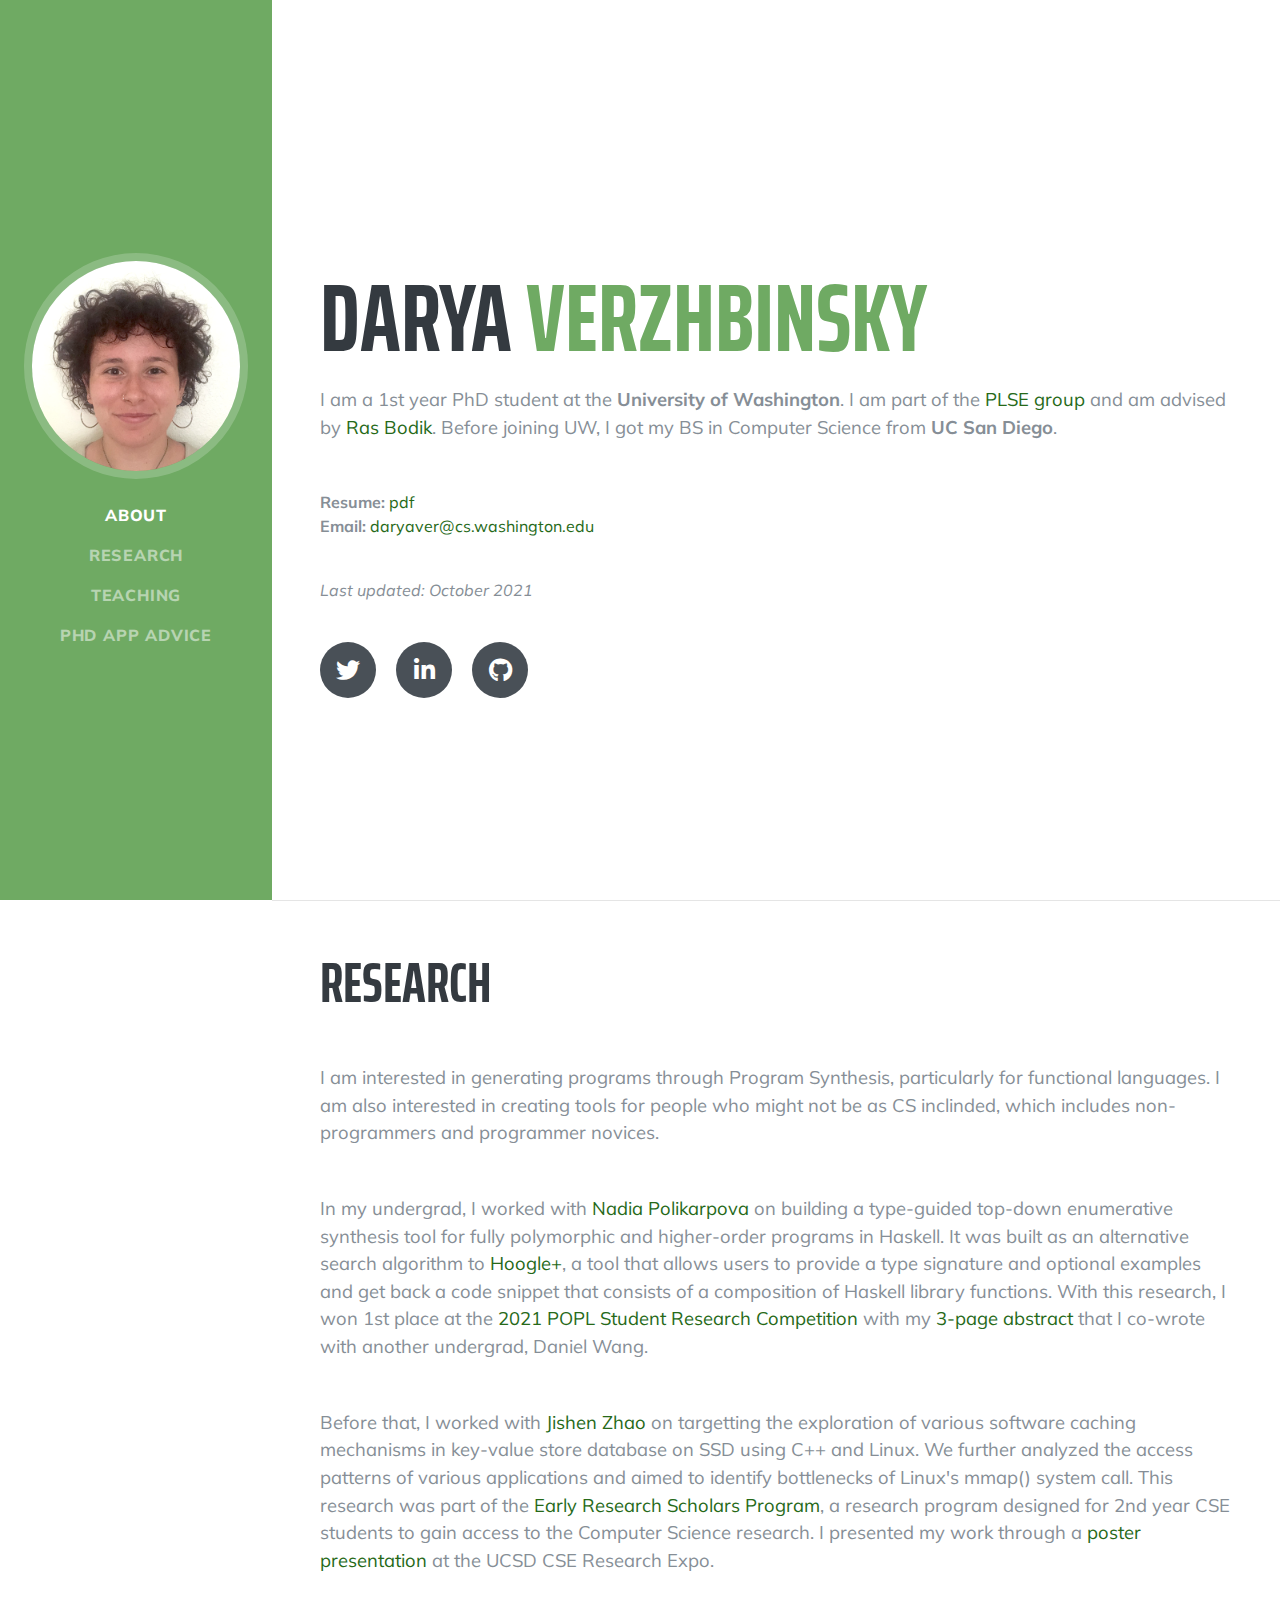
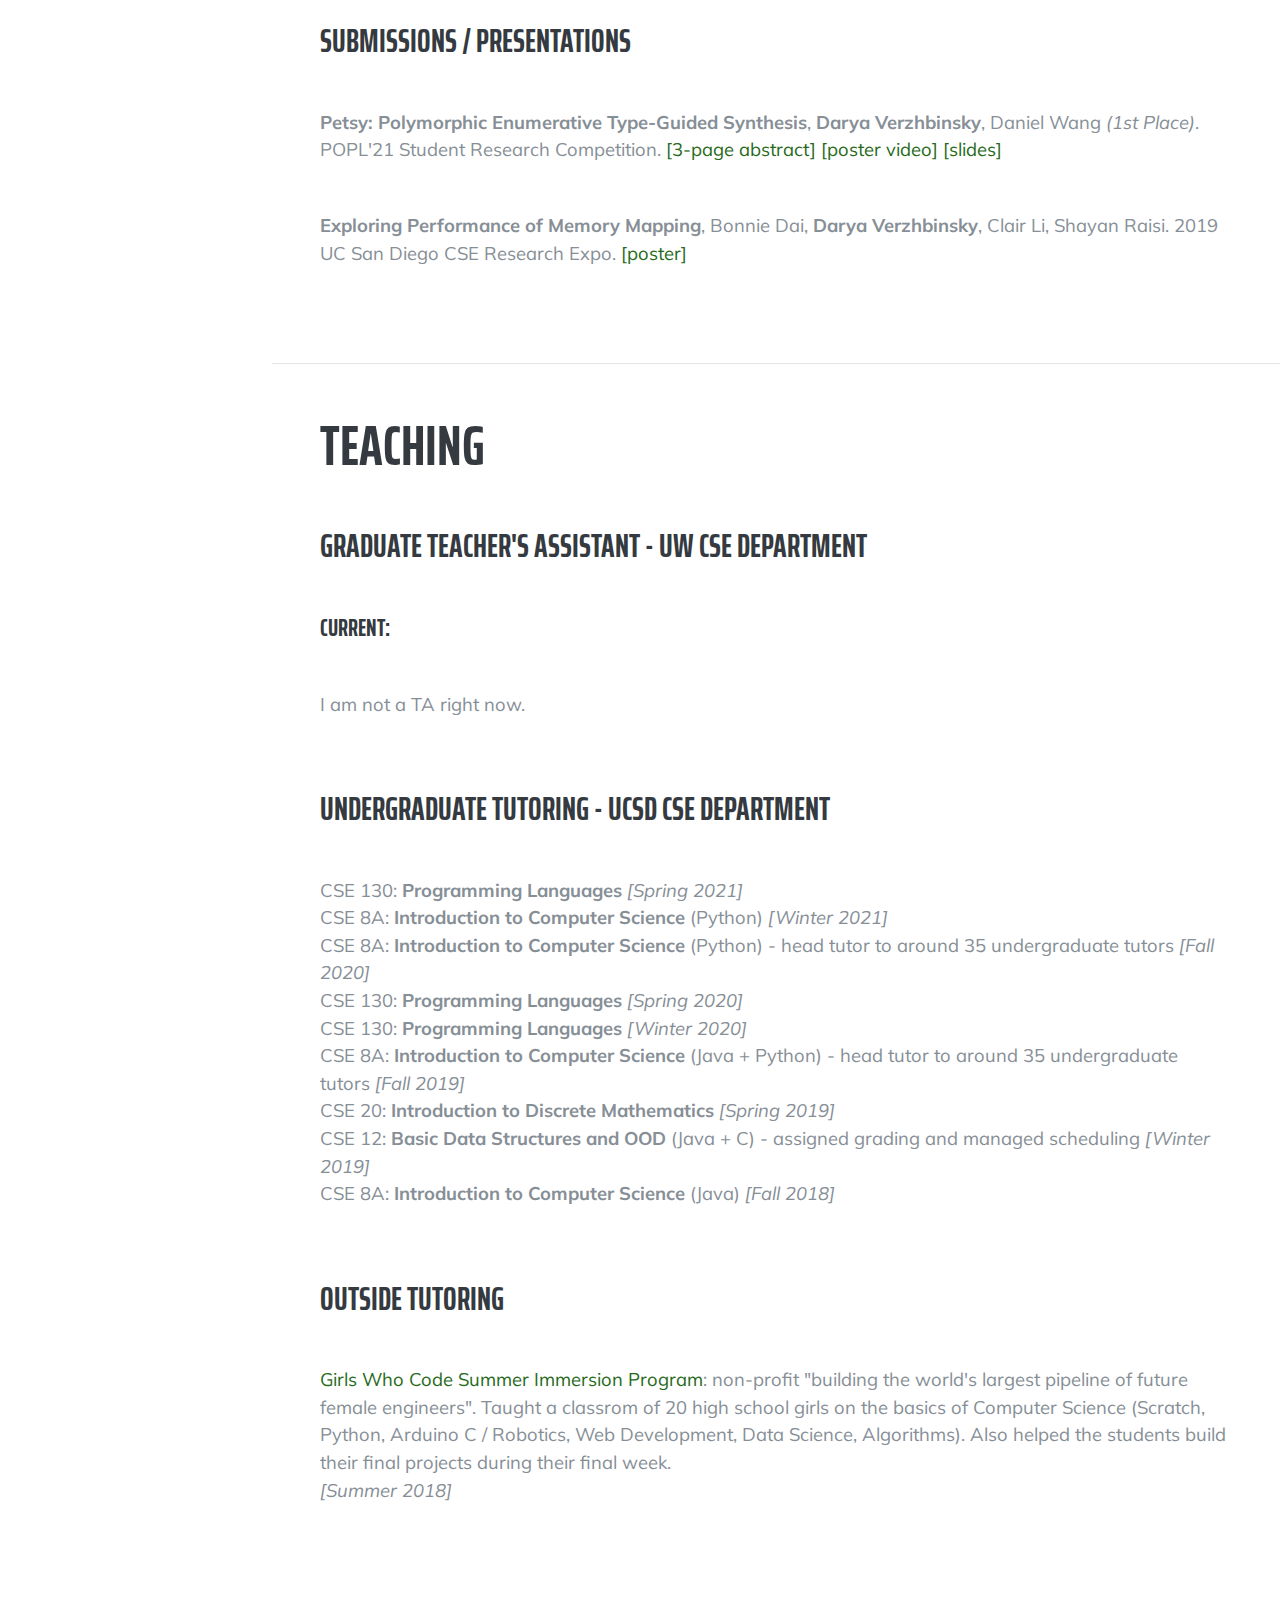
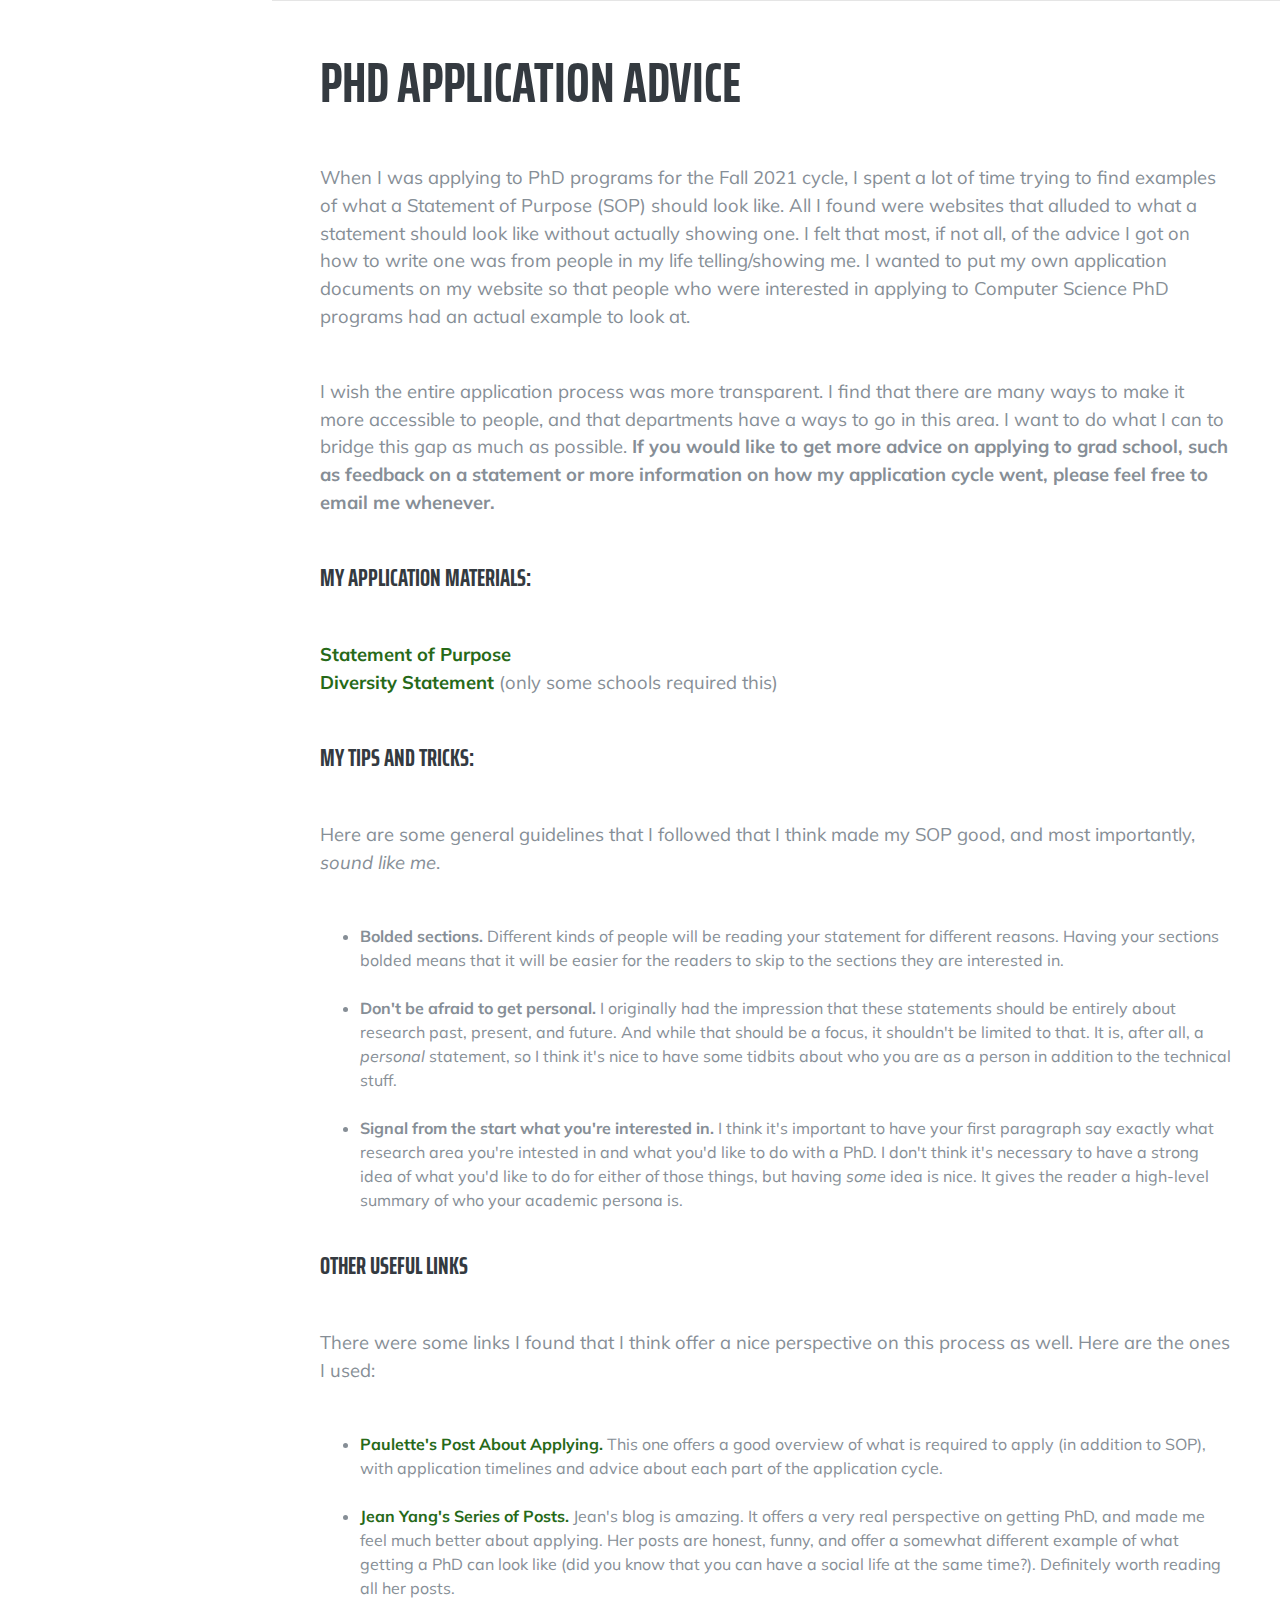
==== commit c94ebfff: "updated  resume + website, starting grad school" ====
--- a/index.html
+++ b/index.html
@@ -79,29 +79,37 @@
         </h1>
         <br>
         <p class="lead mb-5">
+          I am a 1st year PhD student at the <b>University of Washington</b>. I am part of the 
+          <a href="https://uwplse.org/" target="_blank">PLSE group</a> and 
+          am advised by <a href="https://homes.cs.washington.edu/~bodik/" target="_blank">Ras Bodik</a>. 
+          Before joining UW, I got my BS in Computer Science from <b>UC San Diego</b>.
+
+          <!-- 
           I am a 4th year undergraduate student at <b>UC San Diego</b> majoring in Computer Science.
           I will be joining the <b>University of Washington</b>'s PLSE group in Fall 2021 for a PhD 
           in Computer Science, advised by 
           <a href="https://homes.cs.washington.edu/~bodik/" target="_blank">Ras Bodik</a>. 
           
-          <!-- I am currently applying to Programming Language PhD programs for <b>Fall 2021</b>. I am
+          I am currently applying to Programming Language PhD programs for <b>Fall 2021</b>. I am
           particularly interested in Program Synthesis. -->
         </p>
 
+        <!-- TODO fill this in when i start working x
         <p class="lead mb-5">
           I am currently working with <a href="https://cseweb.ucsd.edu/~npolikarpova/" target="_blank">Nadia Polikarpova</a>
           on building a type-guided enumerative synthesis tool for Haskell programmers.
         </p>
+        -->
 
         <p>
           <b>Resume:</b> <a href="./files/resume.pdf" target="_blank">pdf</a>
           <br>
-          <b>Email:</b> <a href="mailto:dverzhbi@ucsd.edu">dverzhbi@ucsd.edu</a>
-
-        </p>
-
-        <br>
-        <p><i>Last updated: April 2021</i></p>
+          <b>Email:</b> <a href="mailto:daryaver@cs.washington.edu">daryaver@cs.washington.edu</a>
+
+        </p>
+
+        <br>
+        <p><i>Last updated: October 2021</i></p>
         <br>
         <div class="social-icons">
           <a href="https://twitter.com/DVerzhbinsky" target="_blank">
@@ -135,21 +143,25 @@
         </p>
 
         <p class="lead mb-5">
-          I am currently working with <a href="https://cseweb.ucsd.edu/~npolikarpova/" target="_blank">Nadia Polikarpova</a>
+          In my undergrad, I worked with <a href="https://cseweb.ucsd.edu/~npolikarpova/" target="_blank">Nadia Polikarpova</a>
           on building a type-guided top-down enumerative synthesis tool for fully polymorphic and higher-order programs in Haskell. 
-          It is built as an alternative search algorithm to <a href="http://hoogleplus.goto.ucsd.edu/" target="_blank">Hoogle+</a>, 
+          It was built as an alternative search algorithm to <a href="http://hoogleplus.goto.ucsd.edu/" target="_blank">Hoogle+</a>, 
           a tool that allows users to provide a type signature and optional examples and get back a code snippet that consists of a 
           composition of Haskell library functions.
-          Recently, I submitted a <a href="./files/POPL21_SRC/abstract.pdf" target="_blank">3-page abstract</a>
+          With this research, I won 1st place at the 
+          <a href="https://popl21.sigplan.org/track/POPL-2021-student-research-competition" target="_blank">2021 POPL Student Research Competition</a>
+          with my <a href="./files/POPL21_SRC/abstract.pdf" target="_blank">3-page abstract</a> that I co-wrote with another undergrad, Daniel Wang.
+          
+          <!-- a <a href="./files/POPL21_SRC/abstract.pdf" target="_blank">3-page abstract</a>
           to the <a href="https://popl21.sigplan.org/track/POPL-2021-student-research-competition" target="_blank">2021 POPL Student Research Competition</a>, 
-          along with a fellow undergraduate student, Daniel Wang. We won 1st Place. 
-        </p>
-
-        <p class="lead mb-5">
-          Previously, I worked with <a href="https://cseweb.ucsd.edu/~jzhao/" target="_blank">Jishen Zhao</a> on 
+          along with a fellow undergraduate student, Daniel Wang. We won 1st Place.  -->
+        </p>
+
+        <p class="lead mb-5">
+          Before that, I worked with <a href="https://cseweb.ucsd.edu/~jzhao/" target="_blank">Jishen Zhao</a> on 
           targetting the exploration of various software caching mechanisms in key-value store database on SSD using C++ and Linux.
           We further analyzed the access patterns of various applications and aimed to identify bottlenecks of Linux's mmap() system call.
-          This research part part of the <a href="https://ersp.eng.ucsd.edu/home" target="_blank">Early Research Scholars Program</a>, a 
+          This research was part of the <a href="https://ersp.eng.ucsd.edu/home" target="_blank">Early Research Scholars Program</a>, a 
           research program designed for 2nd year CSE students to gain access to the Computer Science research. I presented my 
           work through a <a href="./files/zhao_group.pdf" target="_blank">poster presentation</a> at the UCSD CSE Research Expo.
         </p>
@@ -189,21 +201,43 @@
       <div class="w-100">
         <h2 class="mb-5">Teaching</h2>
         
+        <h3 class="mb-5">Graduate Teacher's Assistant - UW CSE Department</h3>
+        
+        <h4 class="mb-5">Current:</h4>
+          
+        <p class="lead mb-5">
+          I am not a TA right now.
+          <!-- <a href="https://nadia-polikarpova.github.io/cse130-web/" target="_blank">
+            CSE 130: <b>Programming Languages</b>
+          </a> 
+          <i>[Spring 2021]</i>  -->
+        </p>
+
+        <!-- <h4 class="mb-5">Past:</h4>
+        
+        <p class="lead mb-5">
+          <br>CSE 8A: <b>Introduction to Computer Science</b> (Java) <i>[Fall 2018]</i> 
+
+        </p> -->
+
+        <!-- UCSD TEACHING -->
+        <br>
         <h3 class="mb-5">Undergraduate Tutoring - UCSD CSE Department</h3>
         
-        <h4 class="mb-5">Current:</h4>
+        <!-- <h4 class="mb-5">Current:</h4>
           
         <p class="lead mb-5">
           <a href="https://nadia-polikarpova.github.io/cse130-web/" target="_blank">
             CSE 130: <b>Programming Languages</b>
           </a> 
           <i>[Spring 2021]</i> 
-        </p>
-
-        <h4 class="mb-5">Past:</h4>
-        
-        <p class="lead mb-5">
-          CSE 8A: <b>Introduction to Computer Science</b> (Python) <i>[Winter 2021]</i>
+        </p> -->
+
+        <!-- <h4 class="mb-5">Past:</h4> -->
+        
+        <p class="lead mb-5">
+          CSE 130: <b>Programming Languages</b> <i>[Spring 2021]</i>
+          <br>CSE 8A: <b>Introduction to Computer Science</b> (Python) <i>[Winter 2021]</i>
           <br>CSE 8A: <b>Introduction to Computer Science</b> (Python) - head tutor to around 35 undergraduate tutors <i>[Fall 2020]</i>
           <br>CSE 130: <b>Programming Languages</b> <i>[Spring 2020]</i>
           <br>CSE 130: <b>Programming Languages</b> <i>[Winter 2020]</i>
@@ -214,6 +248,8 @@
 
         </p>
         
+
+        <!-- OUTSIDE TEACHING -->
         <br>
         <h3 class="mb-5">Outside Tutoring</h3>
 
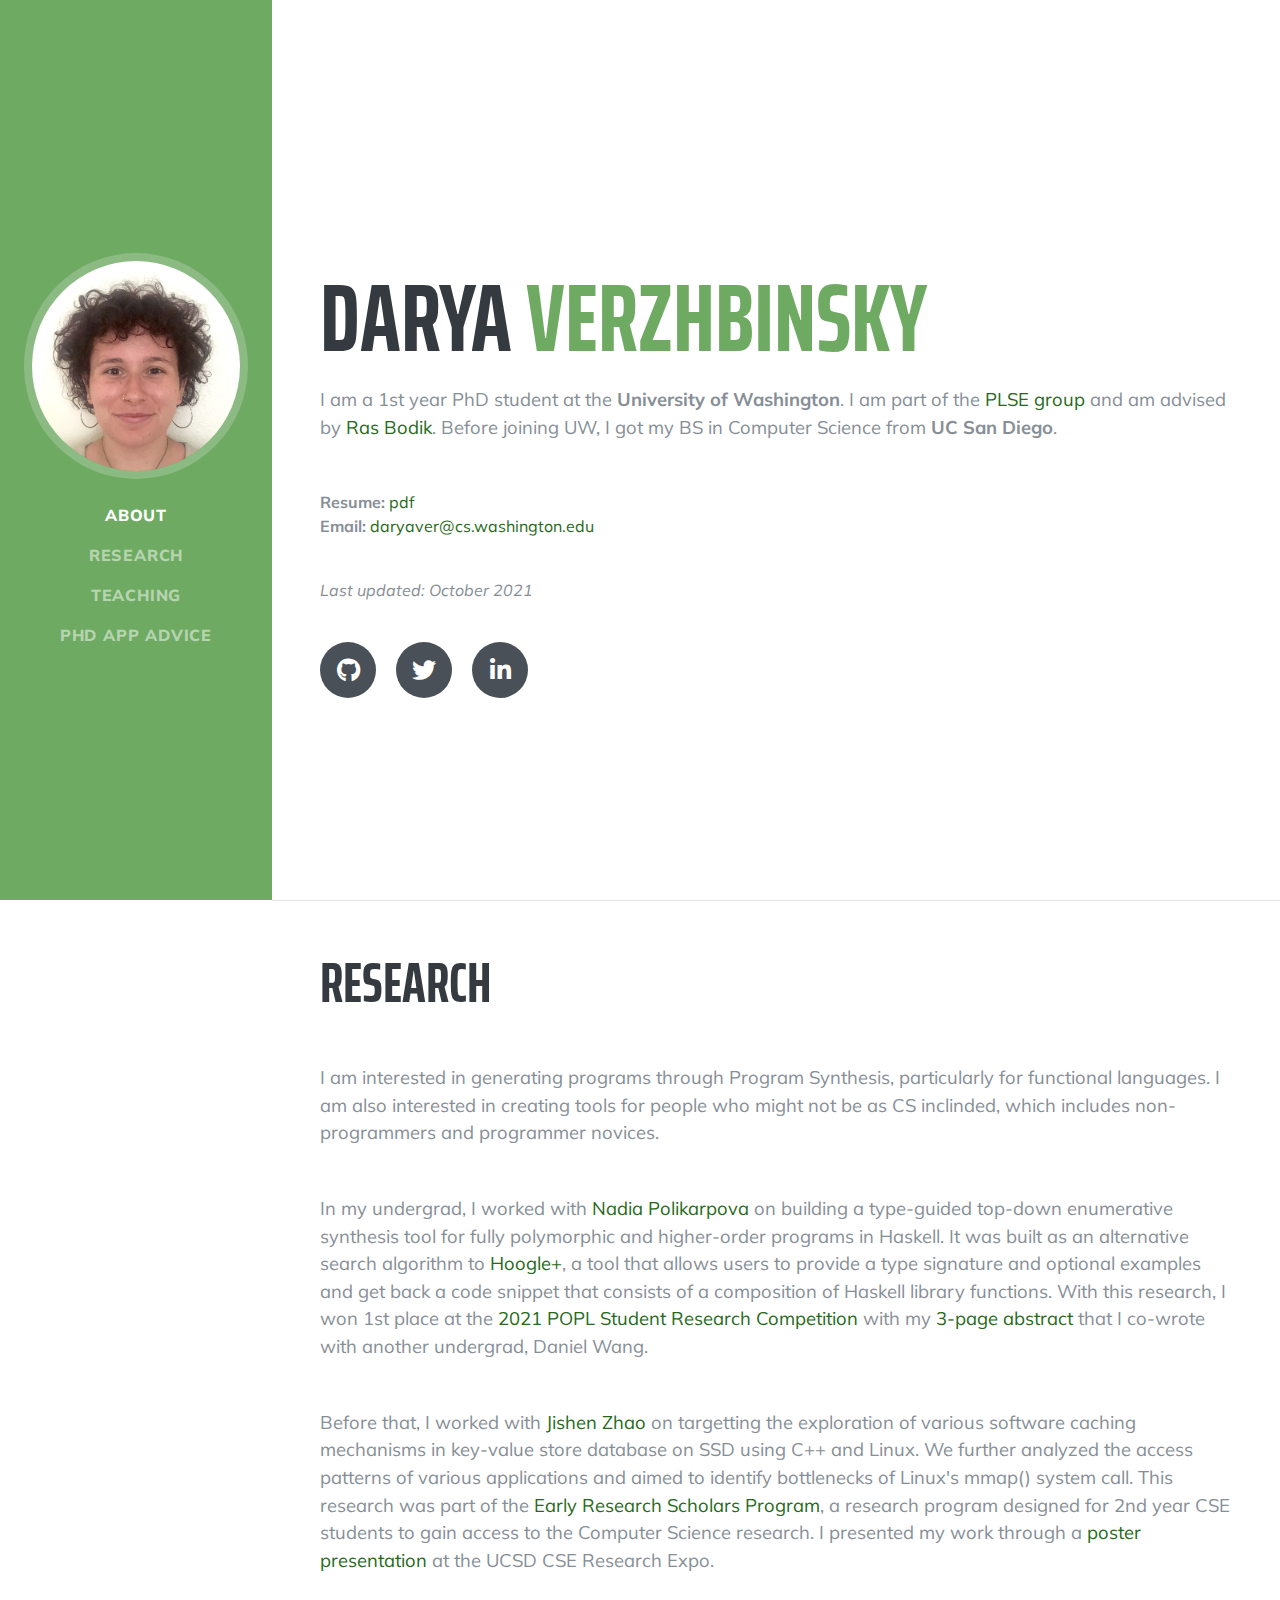
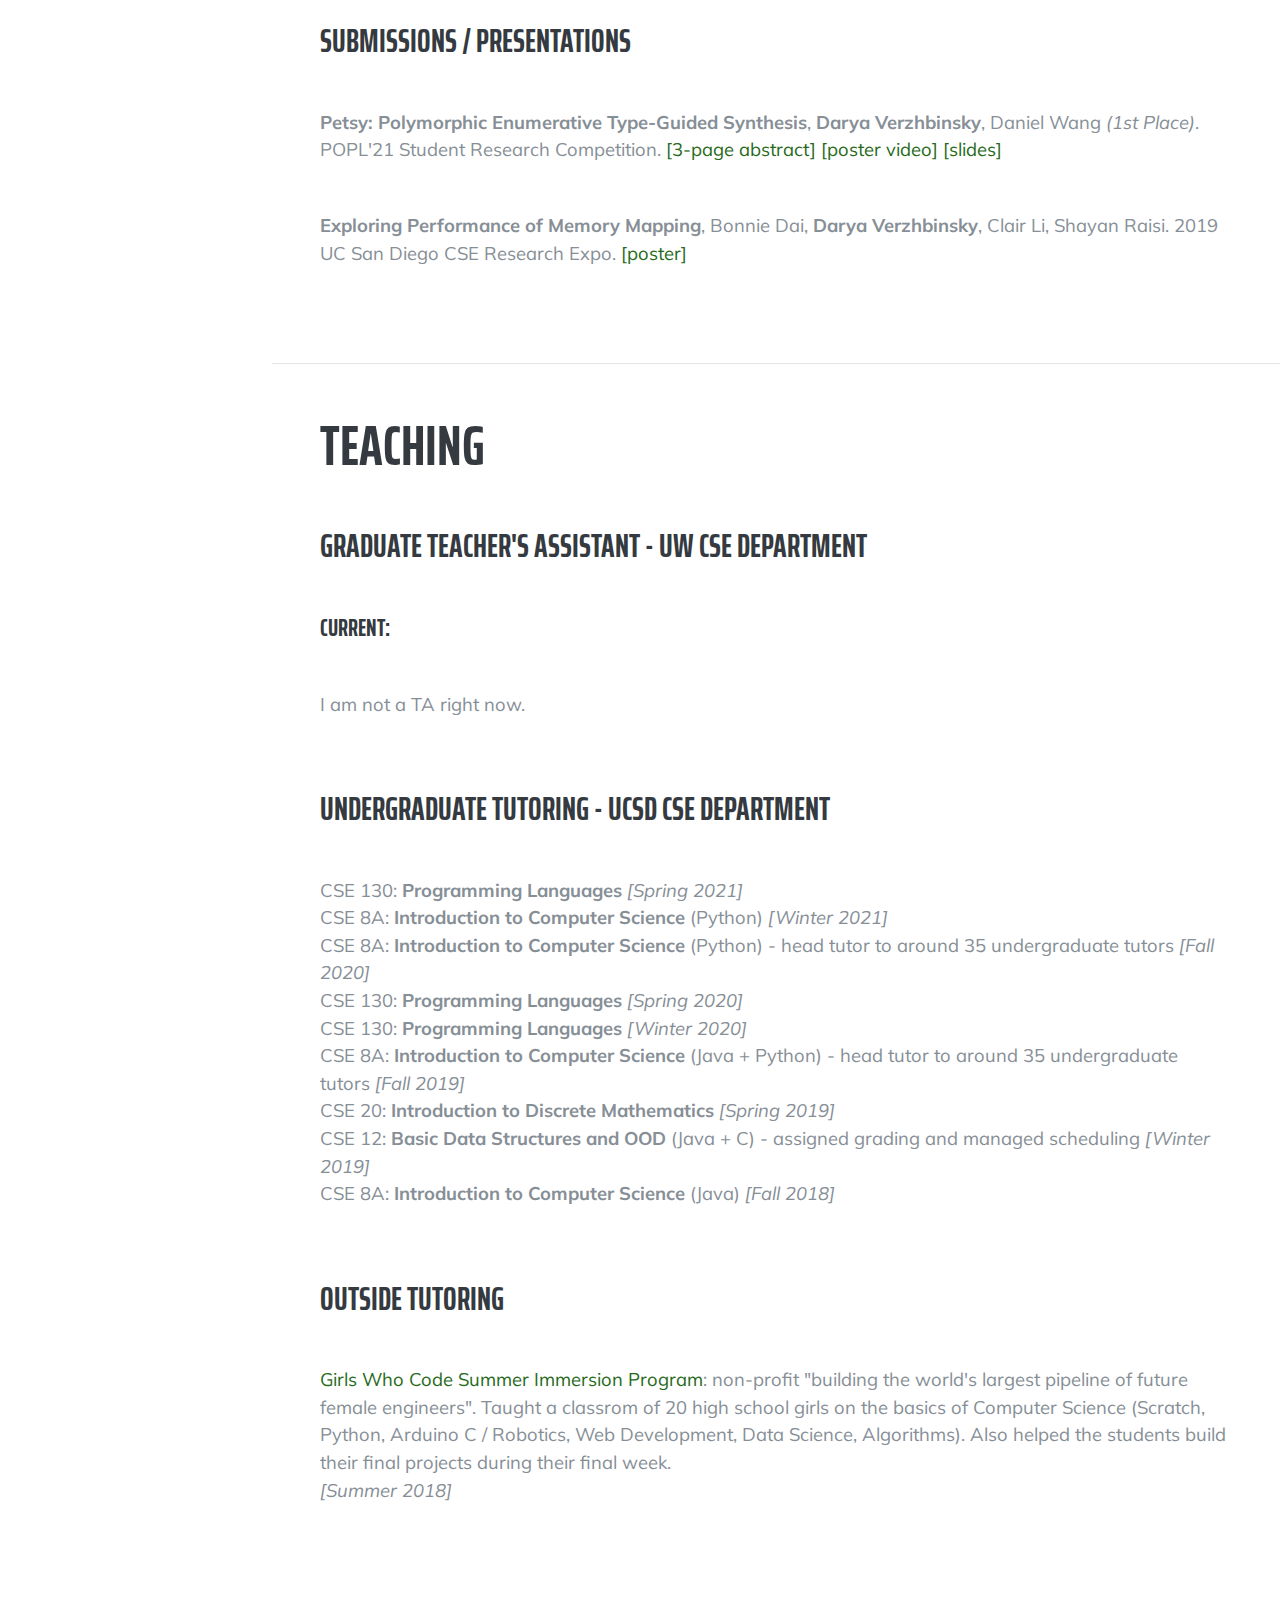
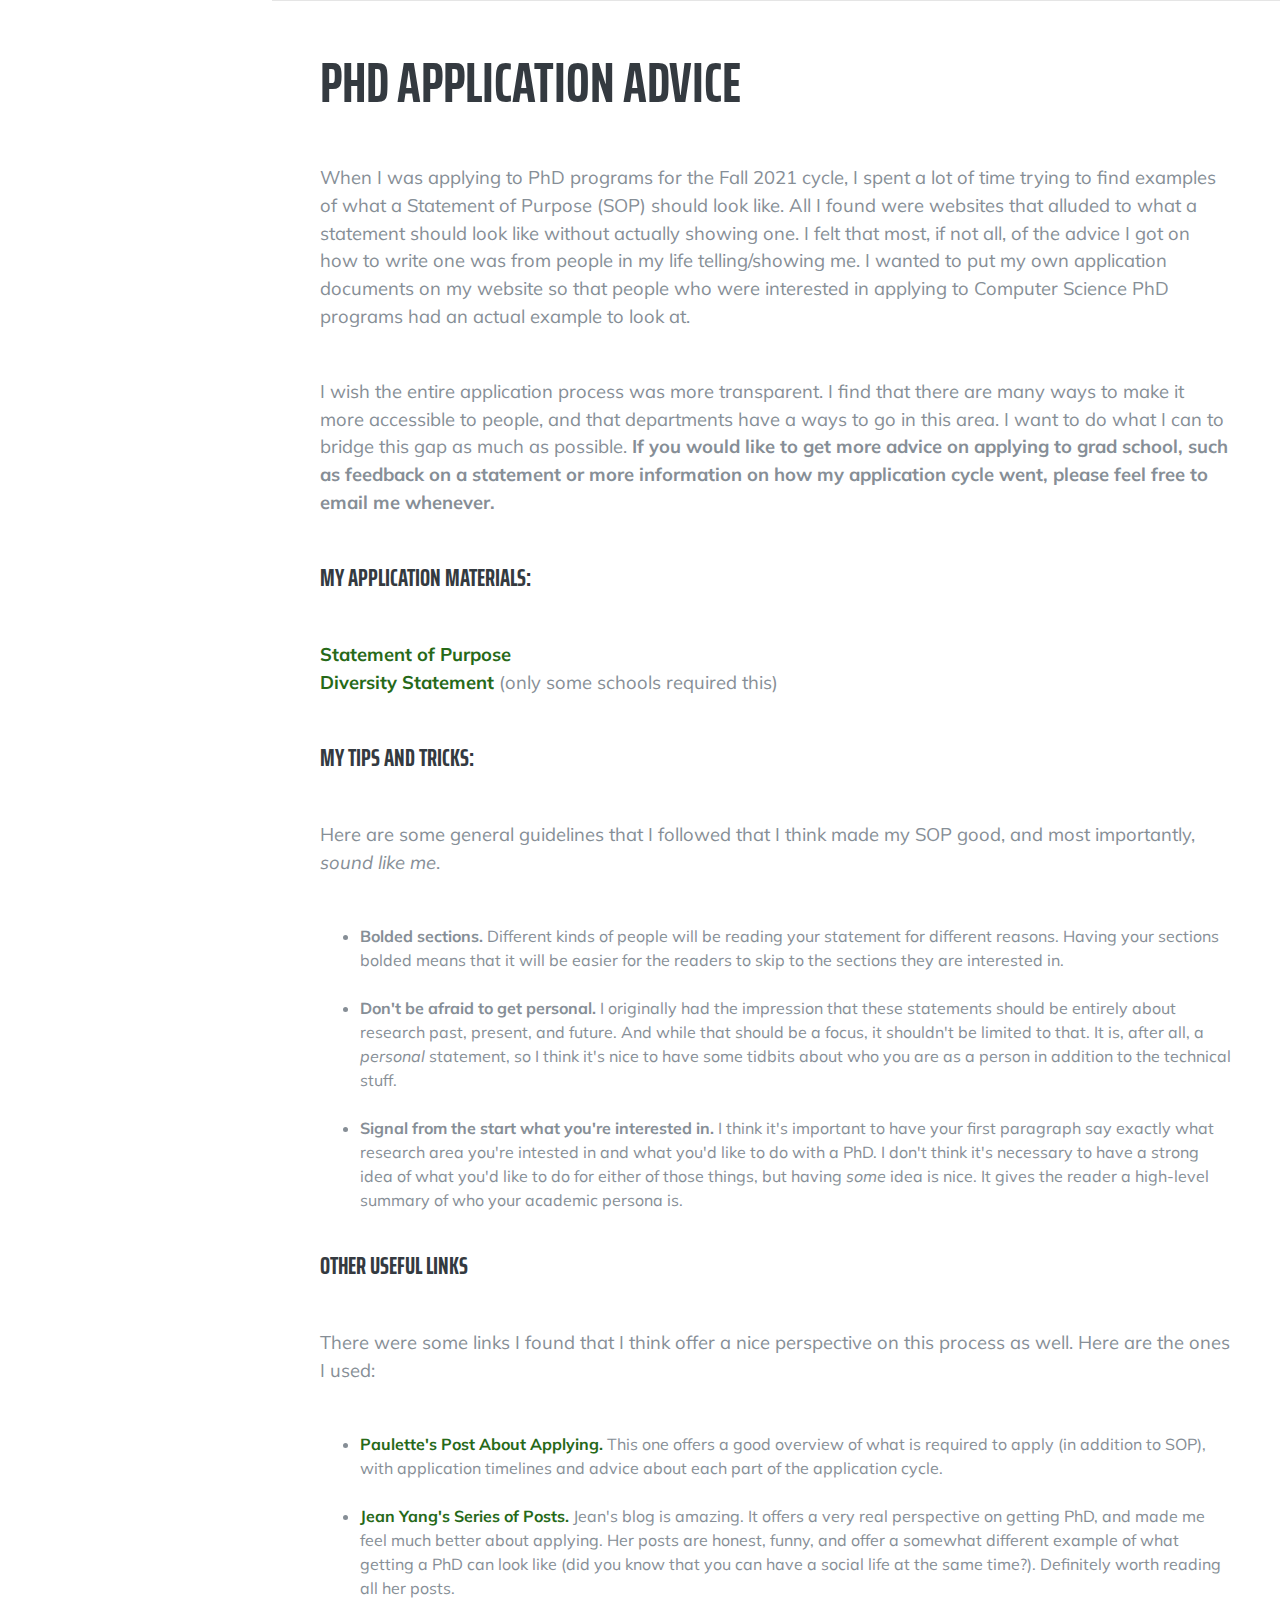
==== commit 520c8356: "updated my usernmaes to daryaver" ====
--- a/index.html
+++ b/index.html
@@ -112,15 +112,18 @@
         <p><i>Last updated: October 2021</i></p>
         <br>
         <div class="social-icons">
-          <a href="https://twitter.com/DVerzhbinsky" target="_blank">
-            <i class="fab fa-twitter"></i>
-          </a>
-          <a href="https://www.linkedin.com/in/darya-ver/" target="_blank">
-            <i class="fab fa-linkedin-in"></i>
-          </a>
           <a href="https://github.com/darya-ver" target="_blank">
             <i class="fab fa-github"></i>
           </a>
+          
+          <a href="https://twitter.com/daryaver" target="_blank">
+            <i class="fab fa-twitter"></i>
+          </a>
+          
+          <a href="https://www.linkedin.com/in/daryaver/" target="_blank">
+            <i class="fab fa-linkedin-in"></i>
+          </a>
+
 
         </div>
       </div>
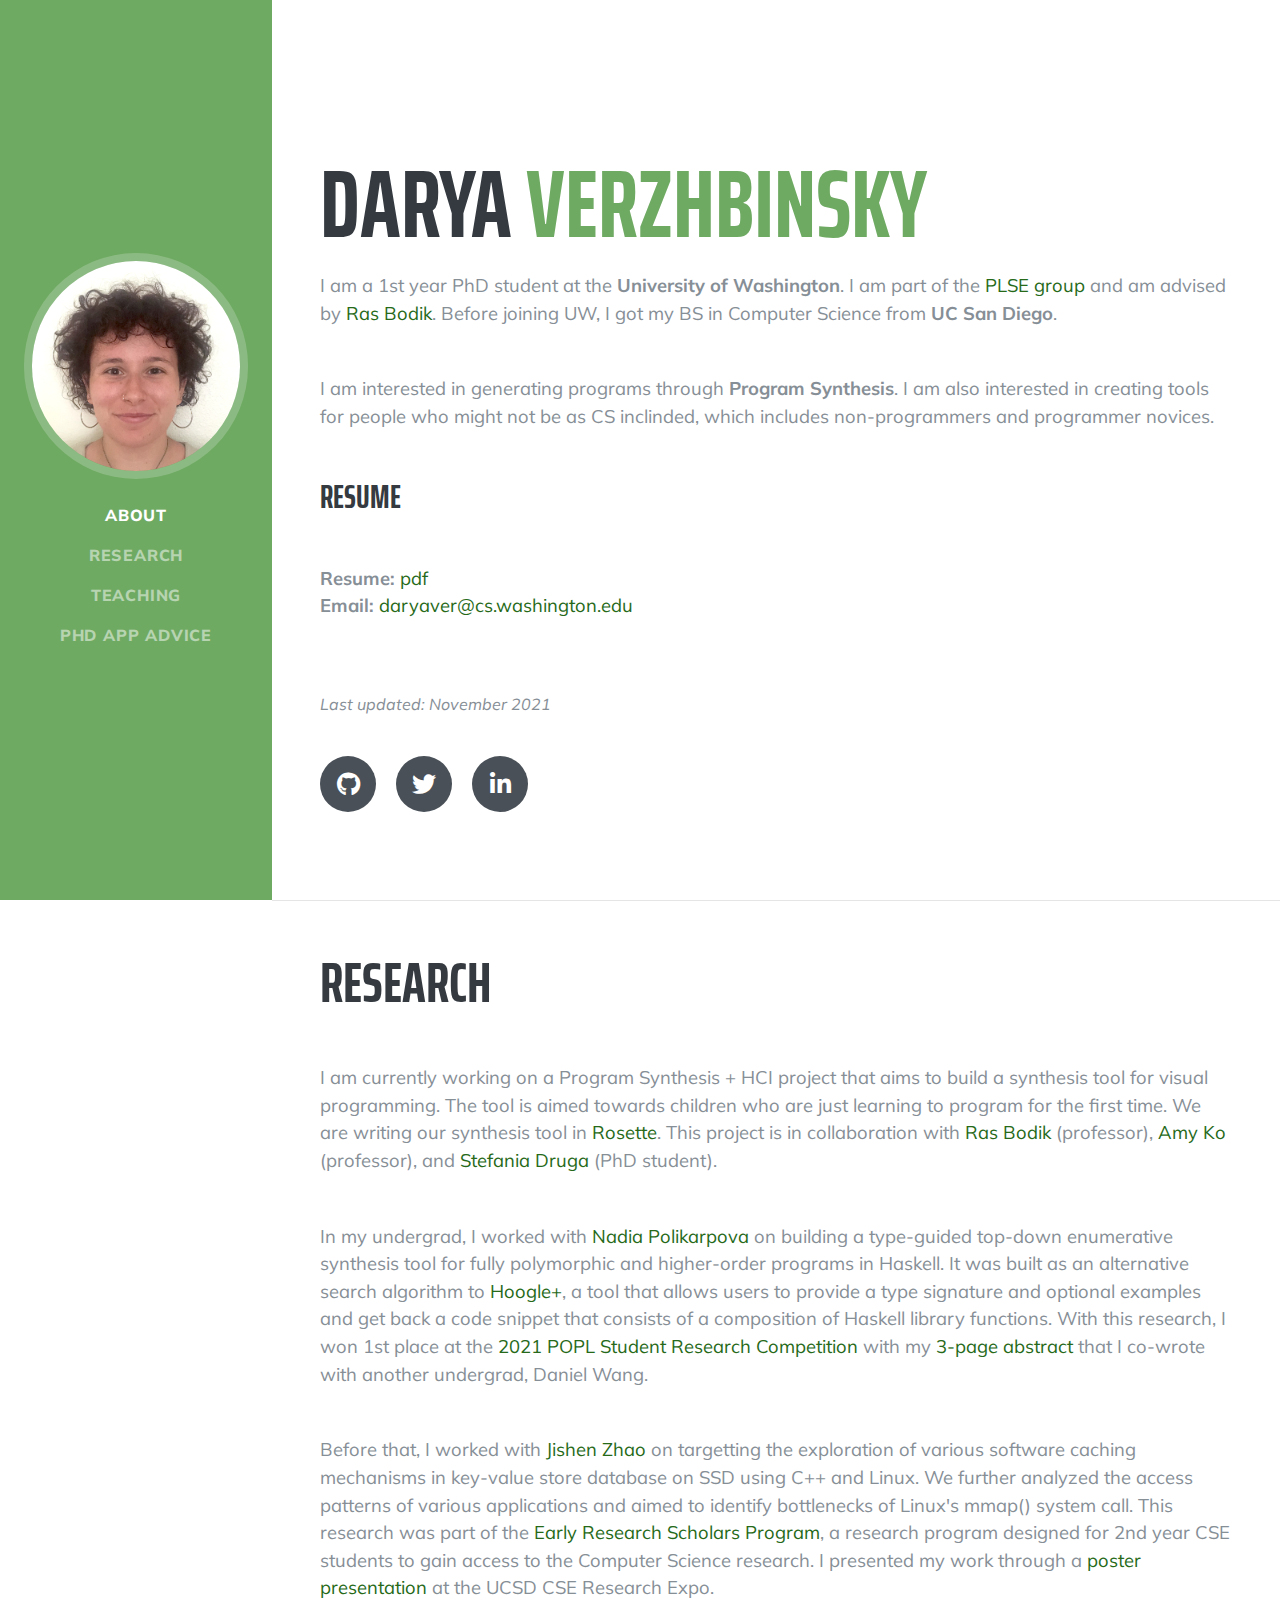
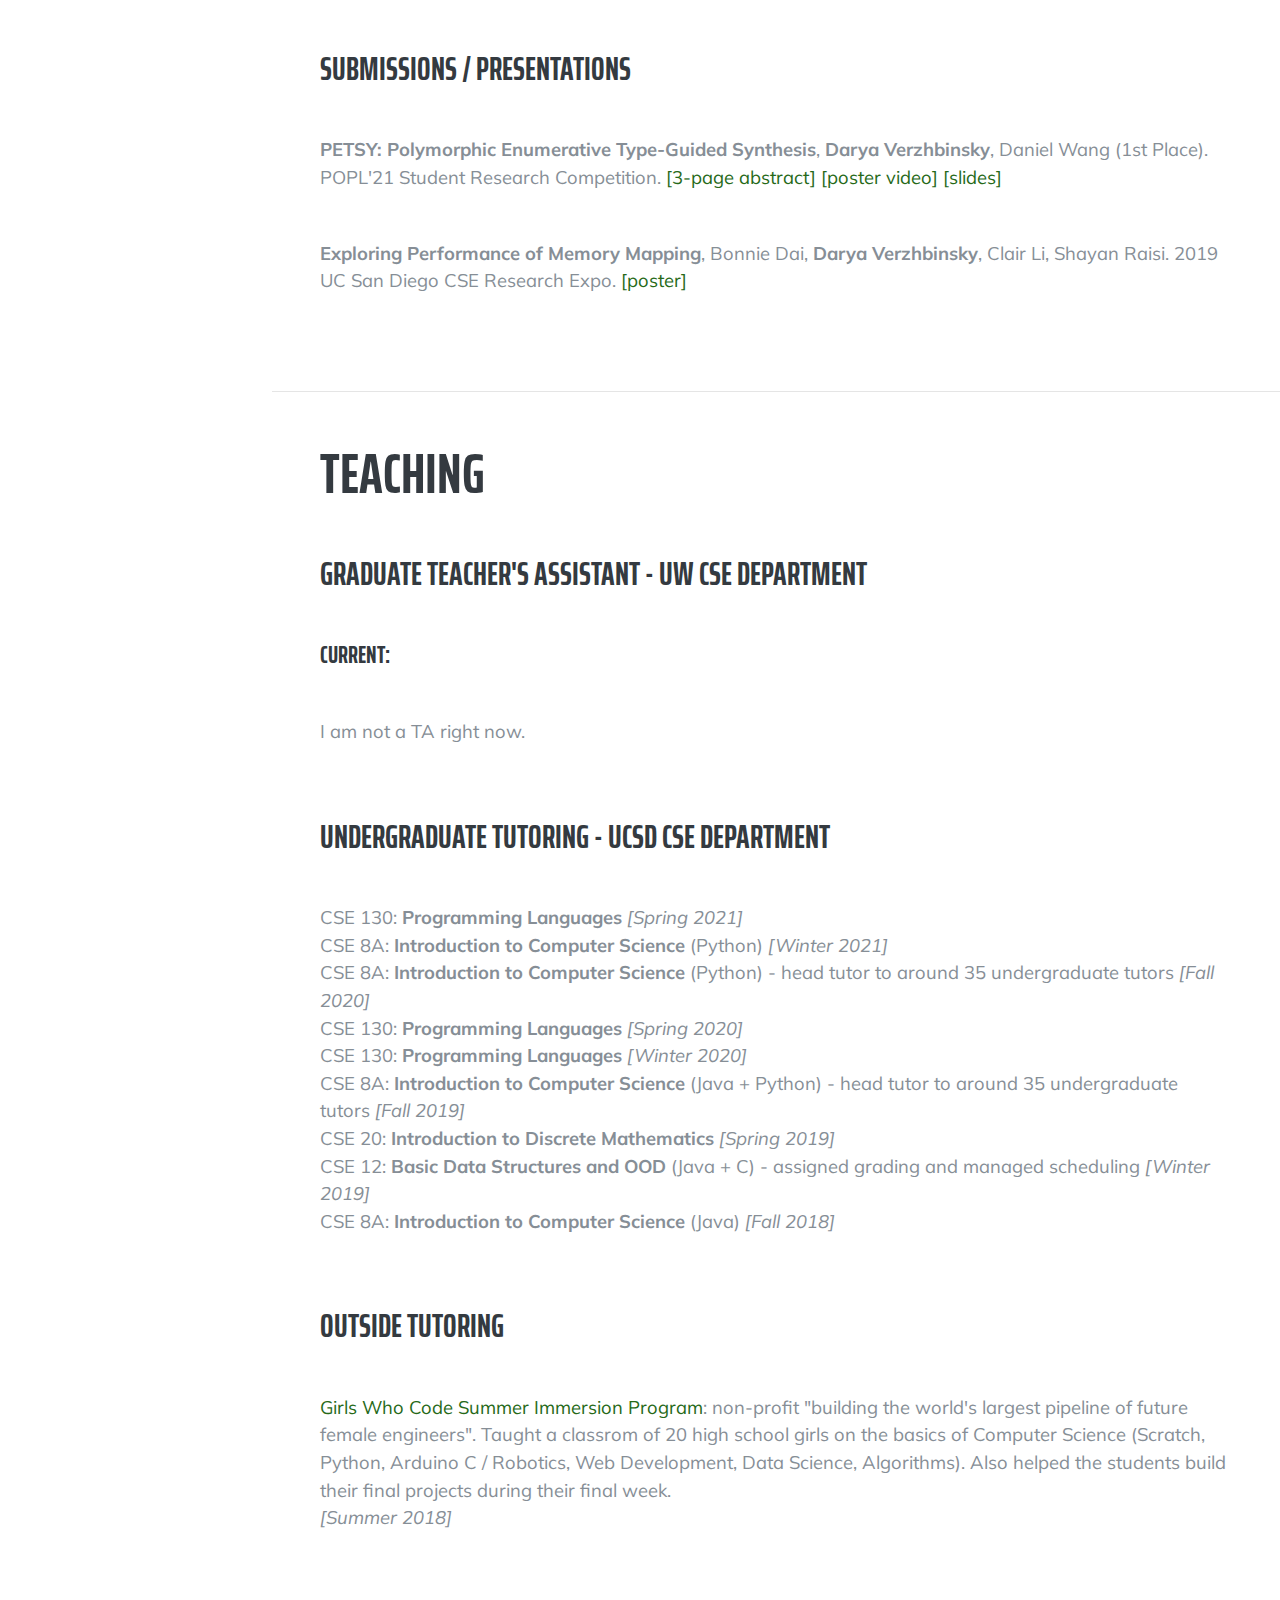
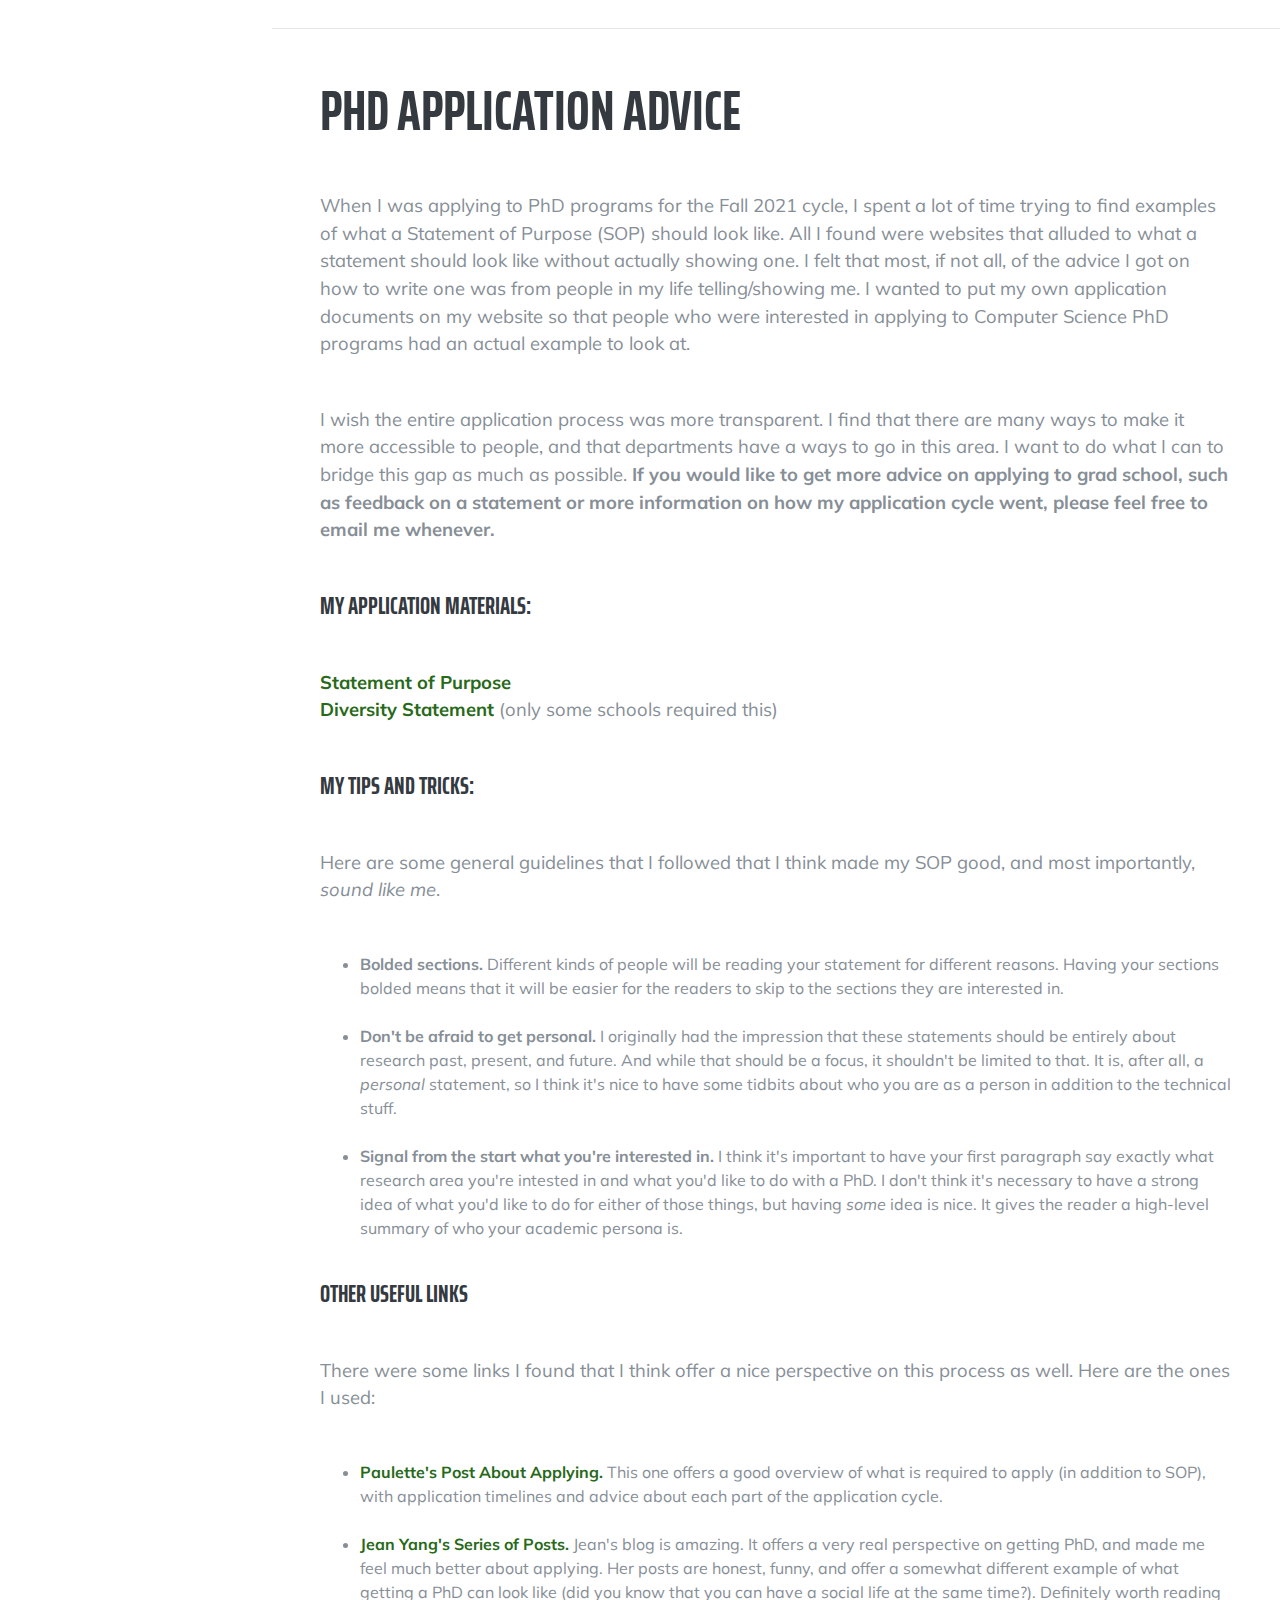
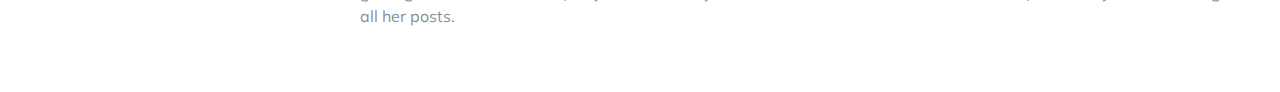
==== commit 8bfbd3c5: "updated nov 2021" ====
--- a/index.html
+++ b/index.html
@@ -83,7 +83,14 @@
           <a href="https://uwplse.org/" target="_blank">PLSE group</a> and 
           am advised by <a href="https://homes.cs.washington.edu/~bodik/" target="_blank">Ras Bodik</a>. 
           Before joining UW, I got my BS in Computer Science from <b>UC San Diego</b>.
-
+        </p>
+
+        <p class="lead mb-5">
+          I am interested in generating programs through <b>Program Synthesis</b>.
+          I am also interested in creating tools for 
+          people who might not be as CS inclinded, which includes non-programmers and programmer novices.
+        </p>
+  
           <!-- 
           I am a 4th year undergraduate student at <b>UC San Diego</b> majoring in Computer Science.
           I will be joining the <b>University of Washington</b>'s PLSE group in Fall 2021 for a PhD 
@@ -92,7 +99,7 @@
           
           I am currently applying to Programming Language PhD programs for <b>Fall 2021</b>. I am
           particularly interested in Program Synthesis. -->
-        </p>
+        
 
         <!-- TODO fill this in when i start working x
         <p class="lead mb-5">
@@ -101,15 +108,15 @@
         </p>
         -->
 
-        <p>
+        <h3 class="mb-5">Resume</h3>
+        <p class="lead mb-5">
           <b>Resume:</b> <a href="./files/resume.pdf" target="_blank">pdf</a>
           <br>
           <b>Email:</b> <a href="mailto:daryaver@cs.washington.edu">daryaver@cs.washington.edu</a>
-
-        </p>
-
-        <br>
-        <p><i>Last updated: October 2021</i></p>
+        </p>
+
+        <br>
+        <p><i>Last updated: November 2021</i></p>
         <br>
         <div class="social-icons">
           <a href="https://github.com/darya-ver" target="_blank">
@@ -139,10 +146,20 @@
       <div class="w-100">
         <h2 class="mb-5">Research</h2>
         
-        <p class="lead mb-5">
+        <!-- <p class="lead mb-5">
           I am interested in generating programs through Program Synthesis, particularly for functional languages.
           I am also interested in creating tools for 
           people who might not be as CS inclinded, which includes non-programmers and programmer novices.
+        </p> -->
+
+        <p class="lead mb-5">
+          I am currently working on a Program Synthesis + HCI project that aims to build a
+          synthesis tool for visual programming. The tool is aimed towards children who are 
+          just learning to program for the first time. We are writing our synthesis tool in 
+          <a href="https://emina.github.io/rosette/" target="_blank">Rosette</a>. This project is in collaboration with  
+          <a href="https://homes.cs.washington.edu/~bodik/" target="_blank">Ras Bodik</a> (professor), 
+          <a href="https://faculty.washington.edu/ajko/" target="_blank">Amy Ko</a> (professor), 
+          and <a href="https://stefania11.github.io/" target="_blank">Stefania Druga</a> (PhD student).
         </p>
 
         <p class="lead mb-5">
@@ -153,9 +170,9 @@
           composition of Haskell library functions.
           With this research, I won 1st place at the 
           <a href="https://popl21.sigplan.org/track/POPL-2021-student-research-competition" target="_blank">2021 POPL Student Research Competition</a>
-          with my <a href="./files/POPL21_SRC/abstract.pdf" target="_blank">3-page abstract</a> that I co-wrote with another undergrad, Daniel Wang.
-          
-          <!-- a <a href="./files/POPL21_SRC/abstract.pdf" target="_blank">3-page abstract</a>
+          with my <a href="./files/materials/popl21_src/abstract.pdf" target="_blank">3-page abstract</a> that I co-wrote with another undergrad, Daniel Wang.
+          
+          <!-- a <a href="./files/materials/popl21_src/abstract.pdf" target="_blank">3-page abstract</a>
           to the <a href="https://popl21.sigplan.org/track/POPL-2021-student-research-competition" target="_blank">2021 POPL Student Research Competition</a>, 
           along with a fellow undergraduate student, Daniel Wang. We won 1st Place.  -->
         </p>
@@ -166,20 +183,20 @@
           We further analyzed the access patterns of various applications and aimed to identify bottlenecks of Linux's mmap() system call.
           This research was part of the <a href="https://ersp.eng.ucsd.edu/home" target="_blank">Early Research Scholars Program</a>, a 
           research program designed for 2nd year CSE students to gain access to the Computer Science research. I presented my 
-          work through a <a href="./files/zhao_group.pdf" target="_blank">poster presentation</a> at the UCSD CSE Research Expo.
+          work through a <a href="./files/materials/zhao_group.pdf" target="_blank">poster presentation</a> at the UCSD CSE Research Expo.
         </p>
 
         <h3 class="mb-5">Submissions / Presentations</h3>
         <p class="lead mb-5">
-          <b>Petsy: Polymorphic Enumerative Type-Guided Synthesis</b>, <b>Darya Verzhbinsky</b>, Daniel Wang <i>(1st Place)</i>. POPL'21 Student Research Competition. 
-          <a href="./files/POPL21_SRC/abstract.pdf" target="_blank">[3-page abstract]</a>
-          <a href="./files/POPL21_SRC/posterVideo.mp4" target="_blank">[poster video]</a>
-          <a href="./files/POPL21_SRC/finalPresentation.pdf" target="_blank">[slides]</a>
+          <b>PETSY: Polymorphic Enumerative Type-Guided Synthesis</b>, <b>Darya Verzhbinsky</b>, Daniel Wang (1st Place). POPL'21 Student Research Competition. 
+          <a href="./files/materials/popl21_src/abstract.pdf" target="_blank">[3-page abstract]</a>
+          <a href="./files/materials/popl21_src/posterVideo.mp4" target="_blank">[poster video]</a>
+          <a href="./files/materials/popl21_src/finalPresentation.pdf" target="_blank">[slides]</a>
         </p>
 
         <p class="lead mb-5">
           <b>Exploring Performance of Memory Mapping</b>, Bonnie Dai, <b>Darya Verzhbinsky</b>, Clair Li, Shayan Raisi. 2019 UC San Diego CSE Research Expo. 
-          <a href="./files/zhao_group.pdf" target="_blank">[poster]</a>
+          <a href="./files/materials/zhao_group.pdf" target="_blank">[poster]</a>
         </p>
 
       </div>
